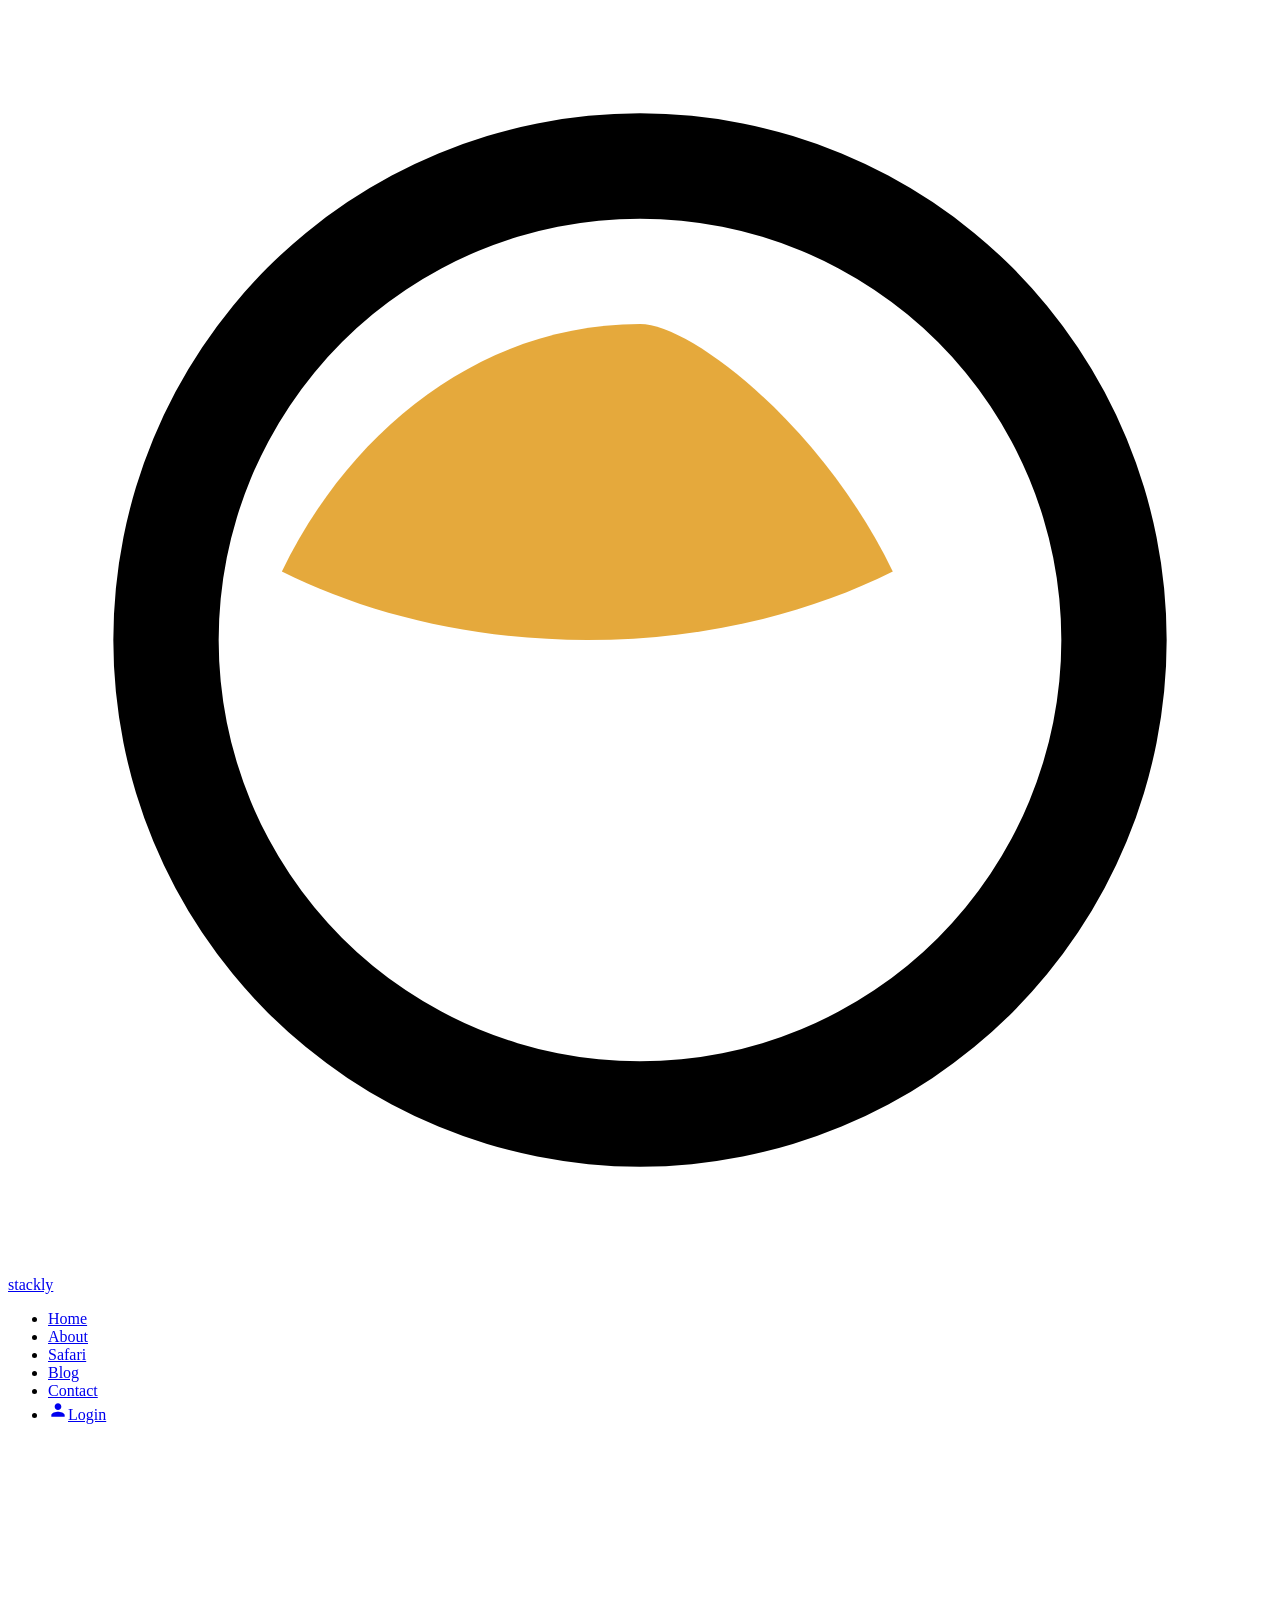
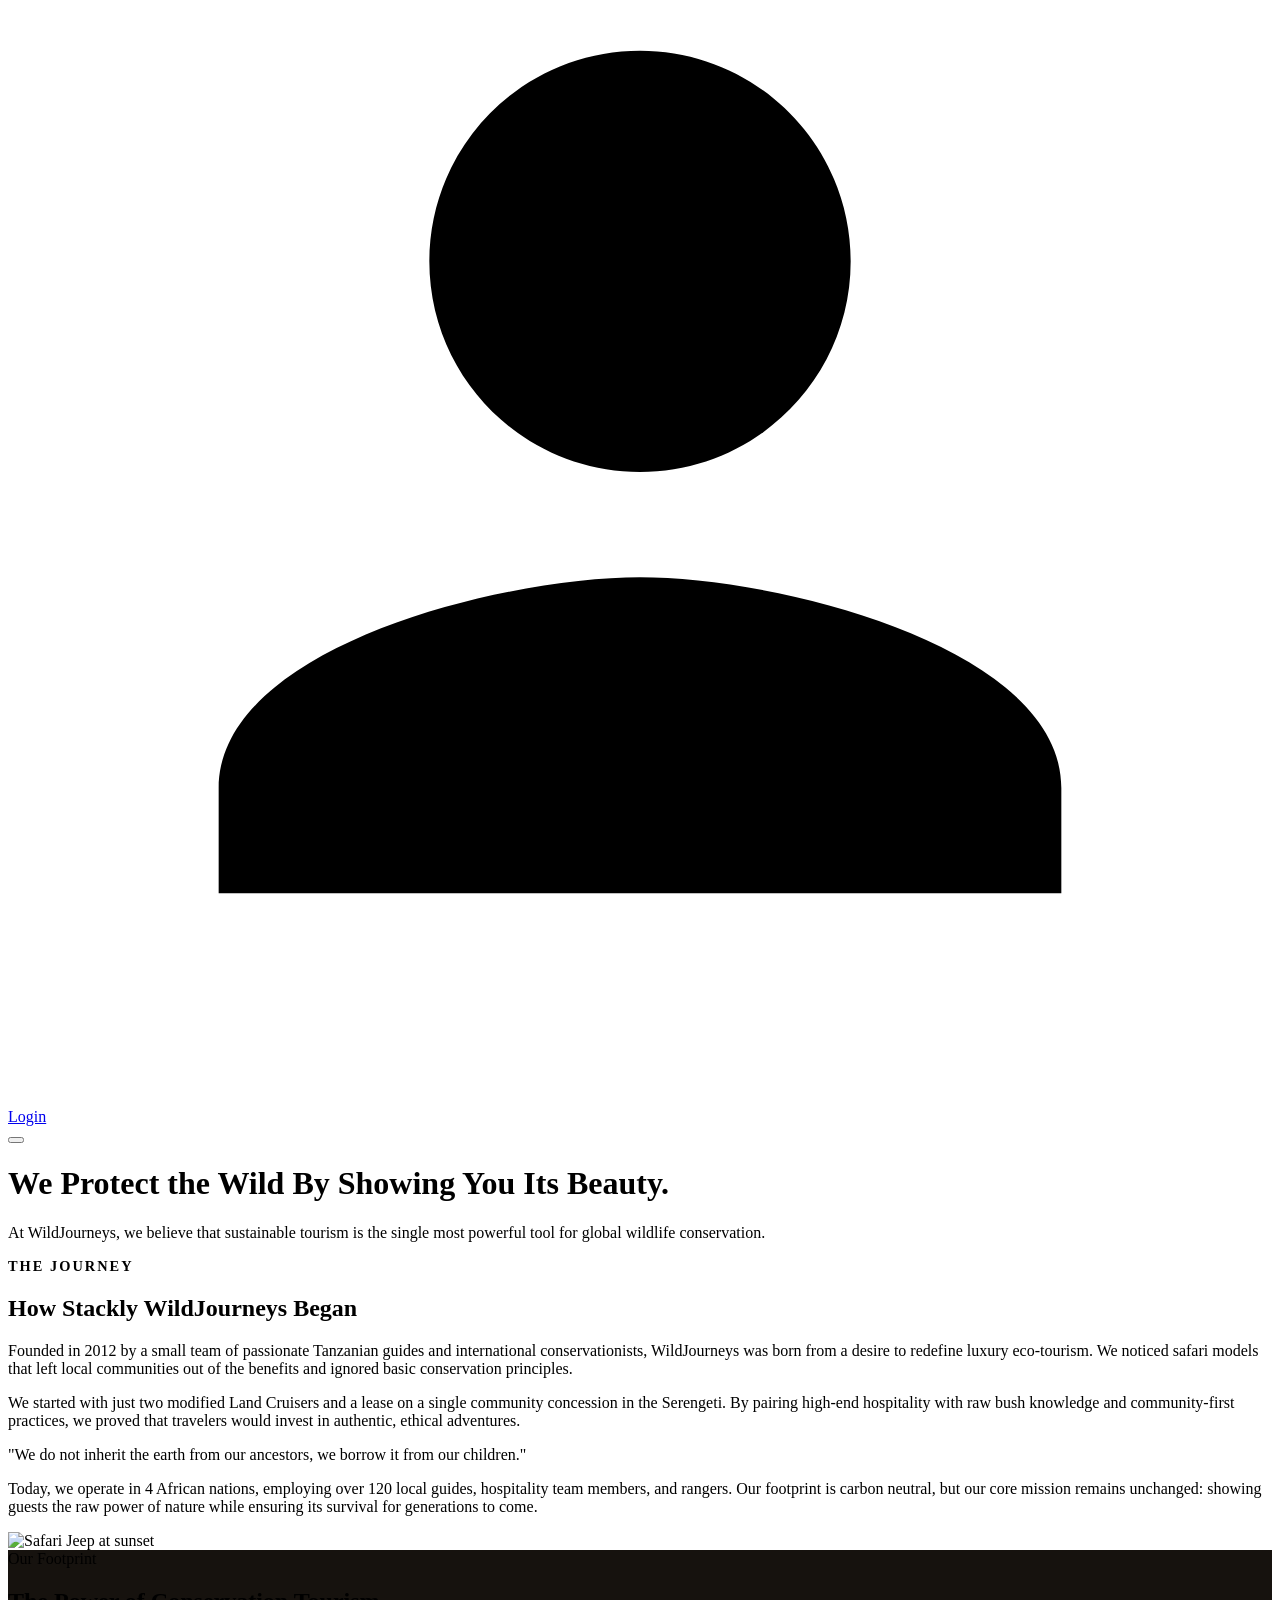
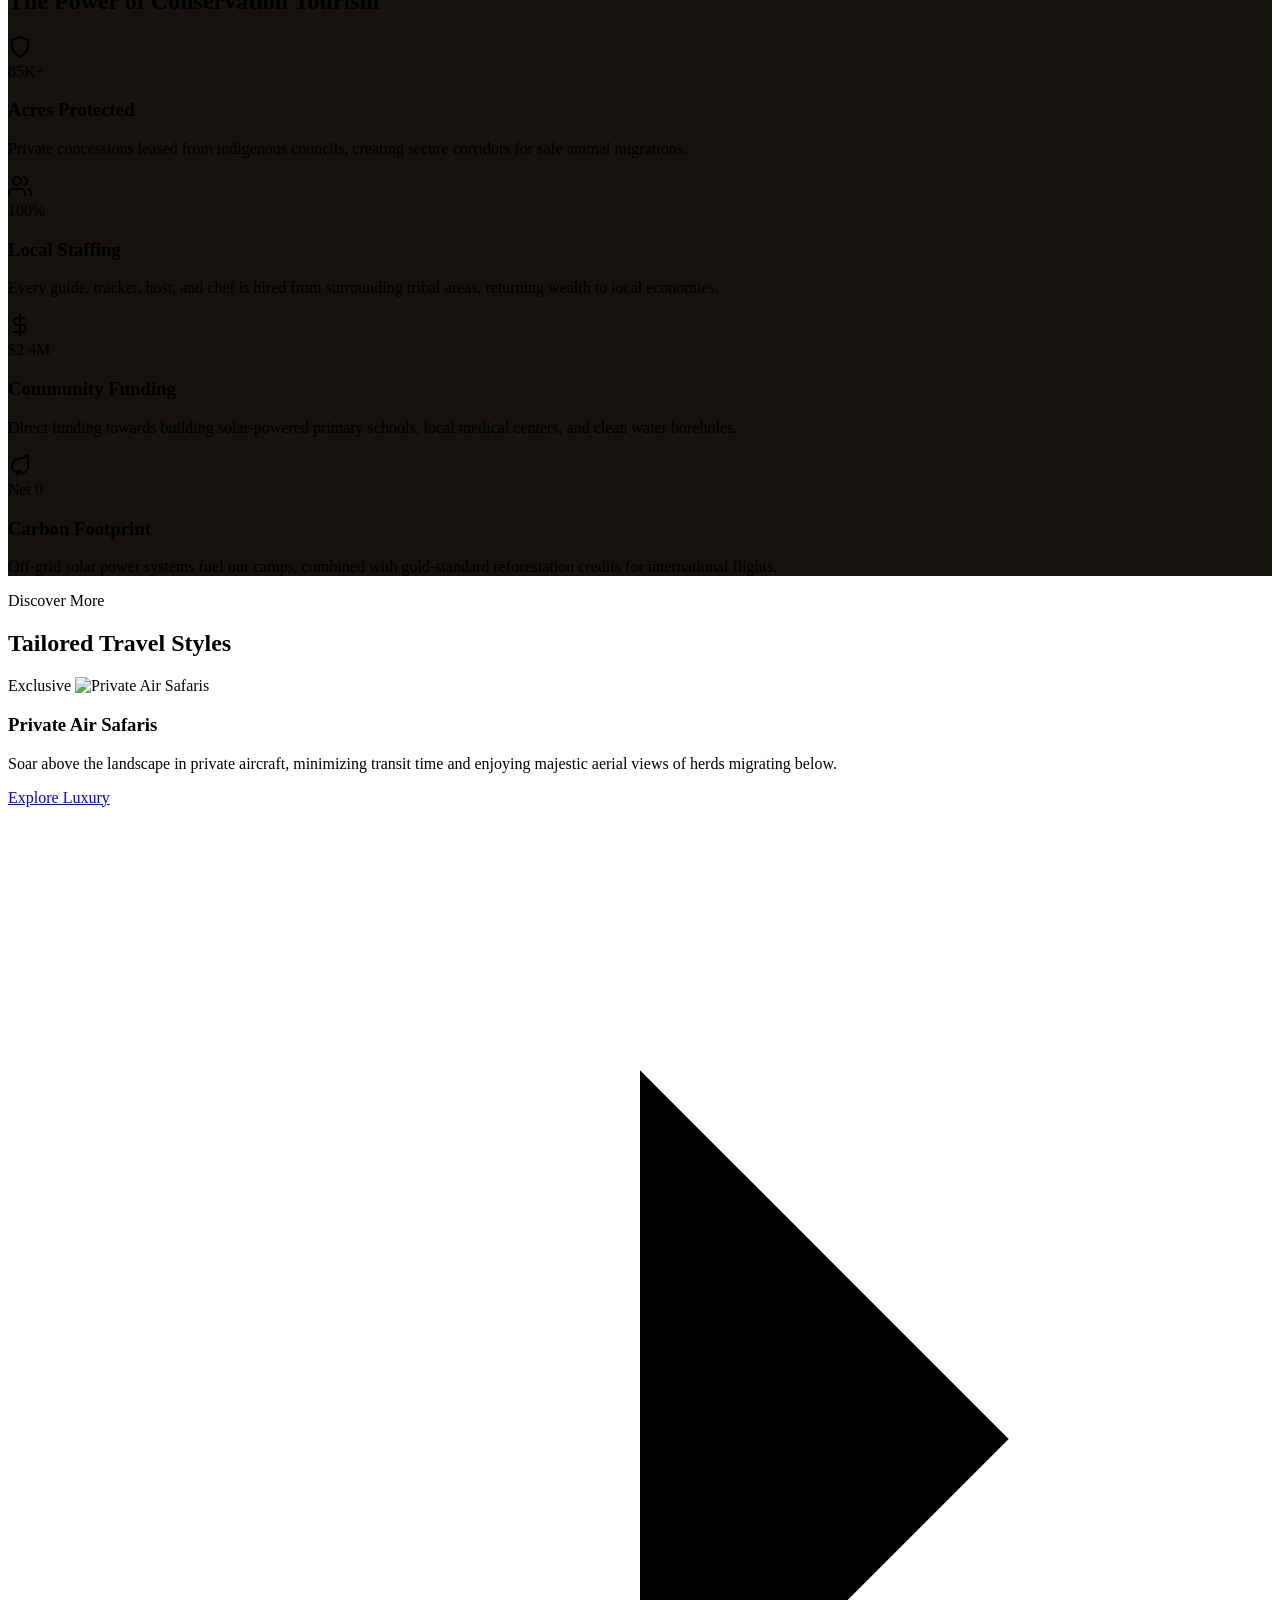
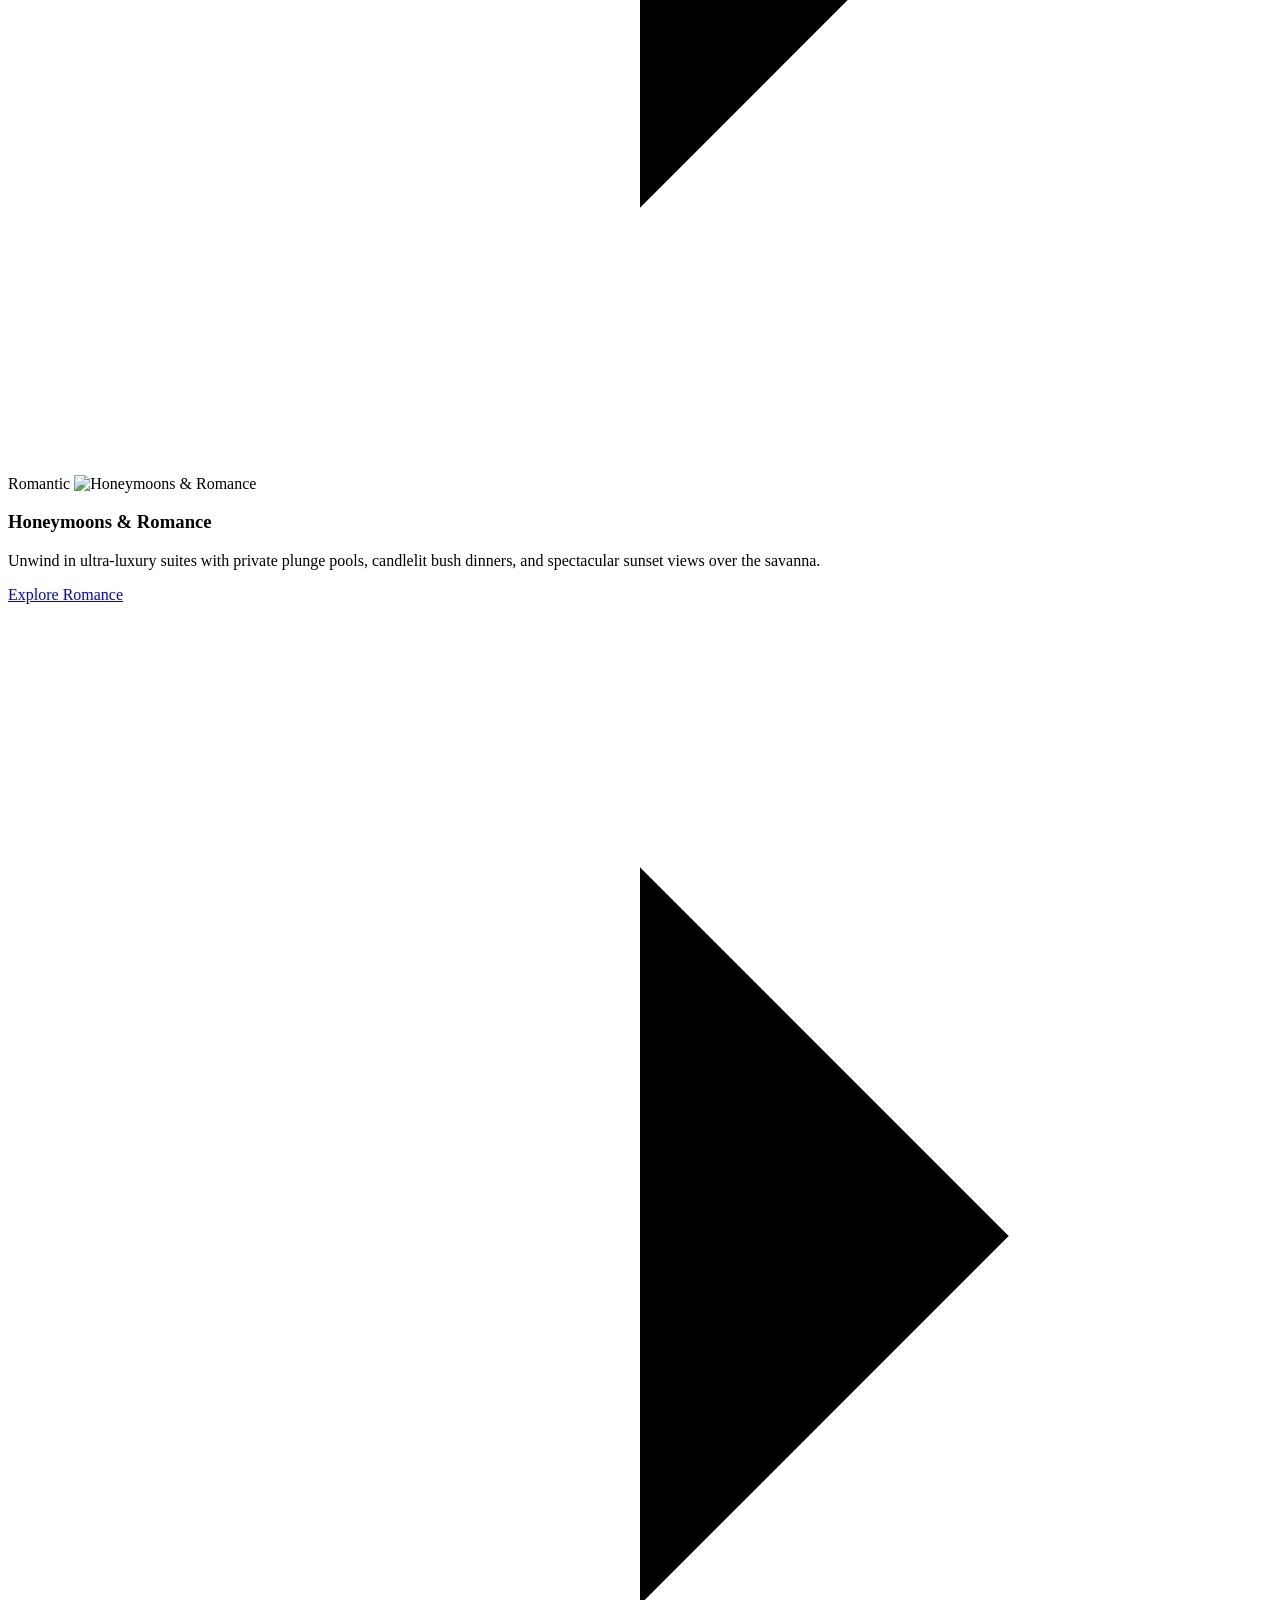
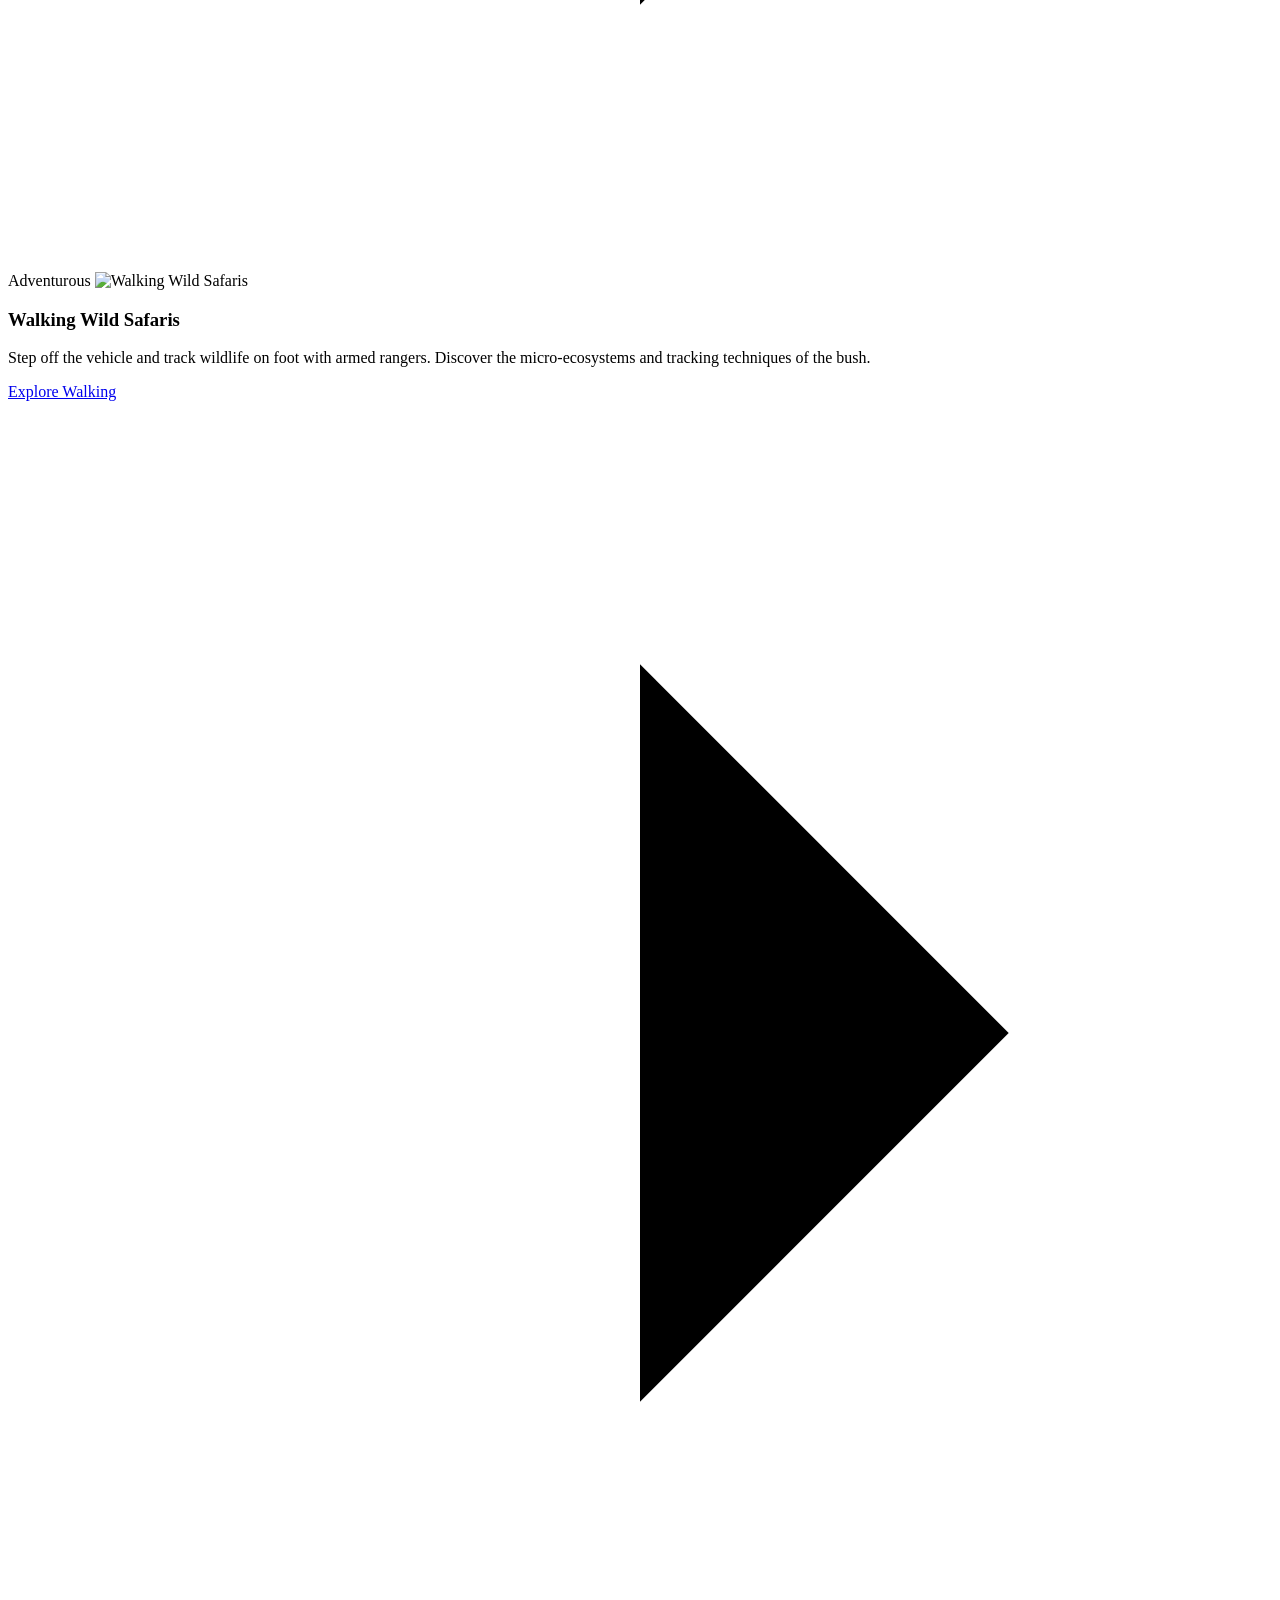
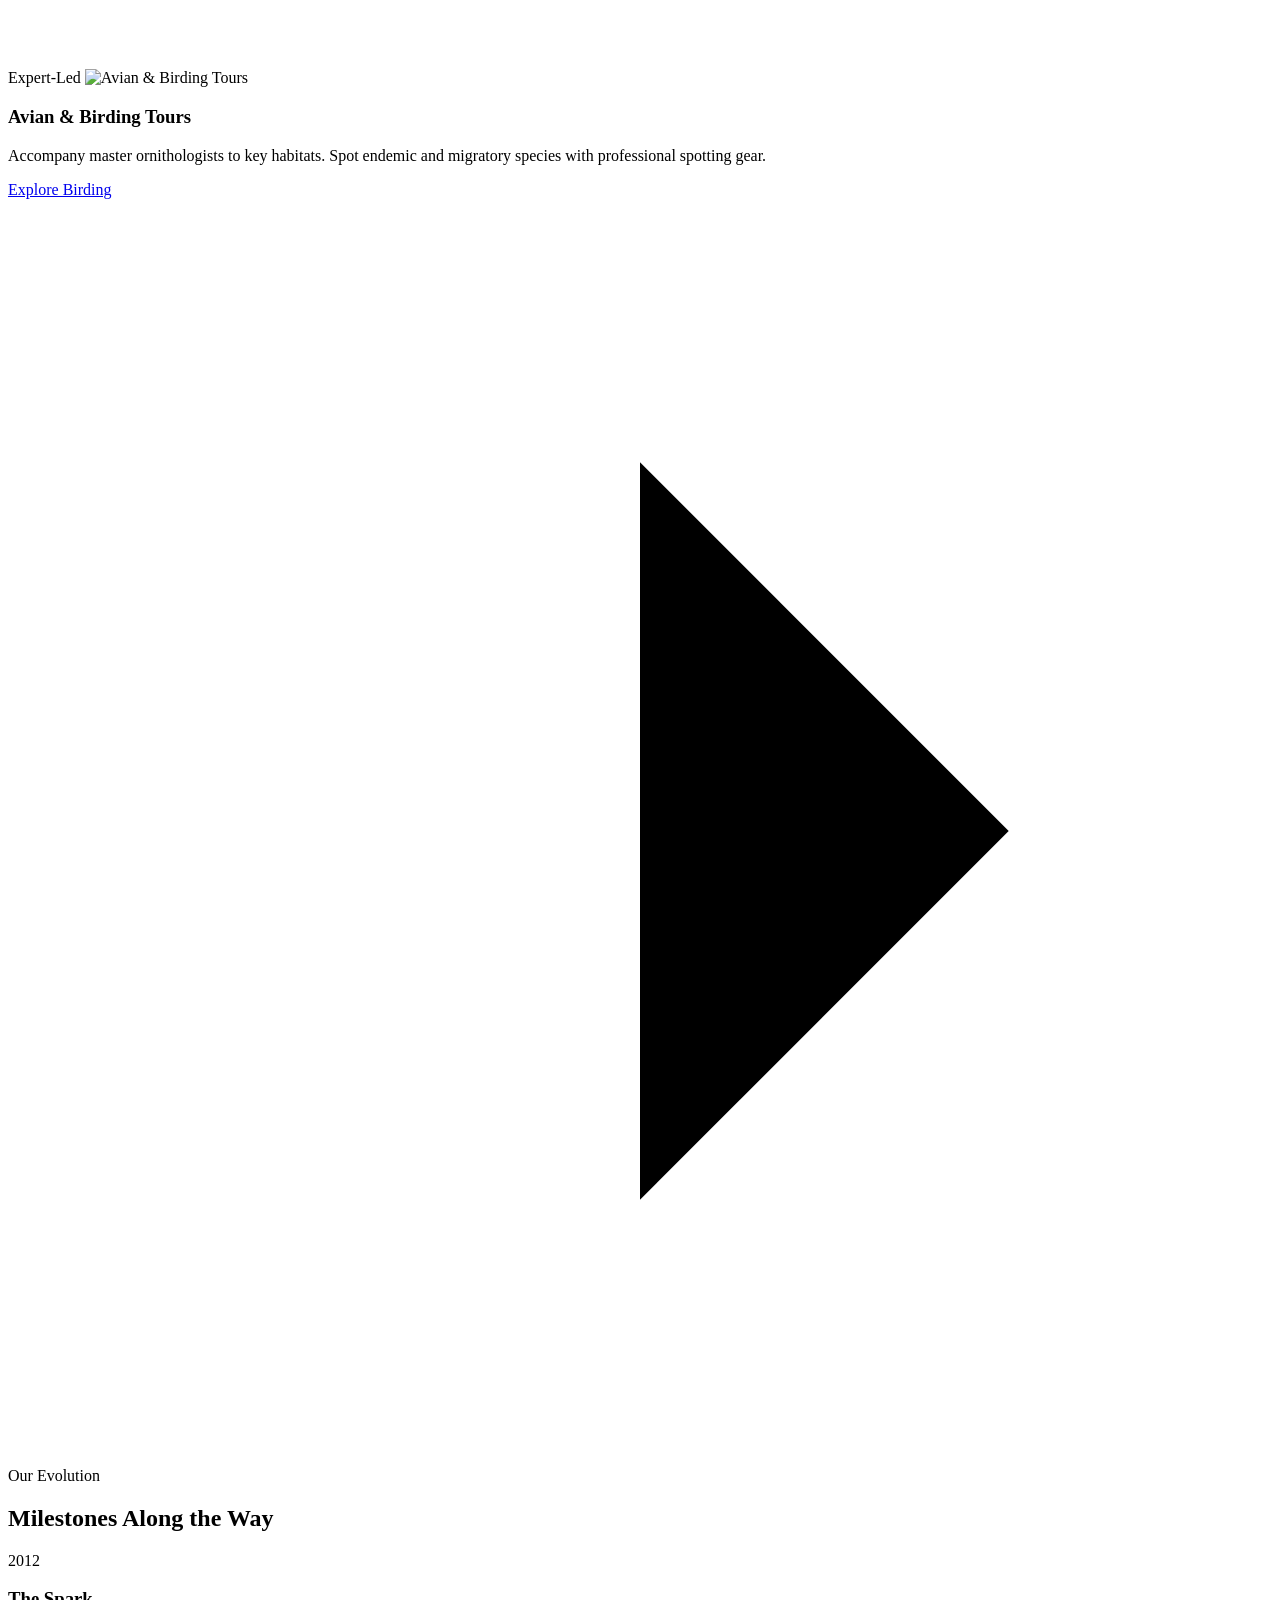
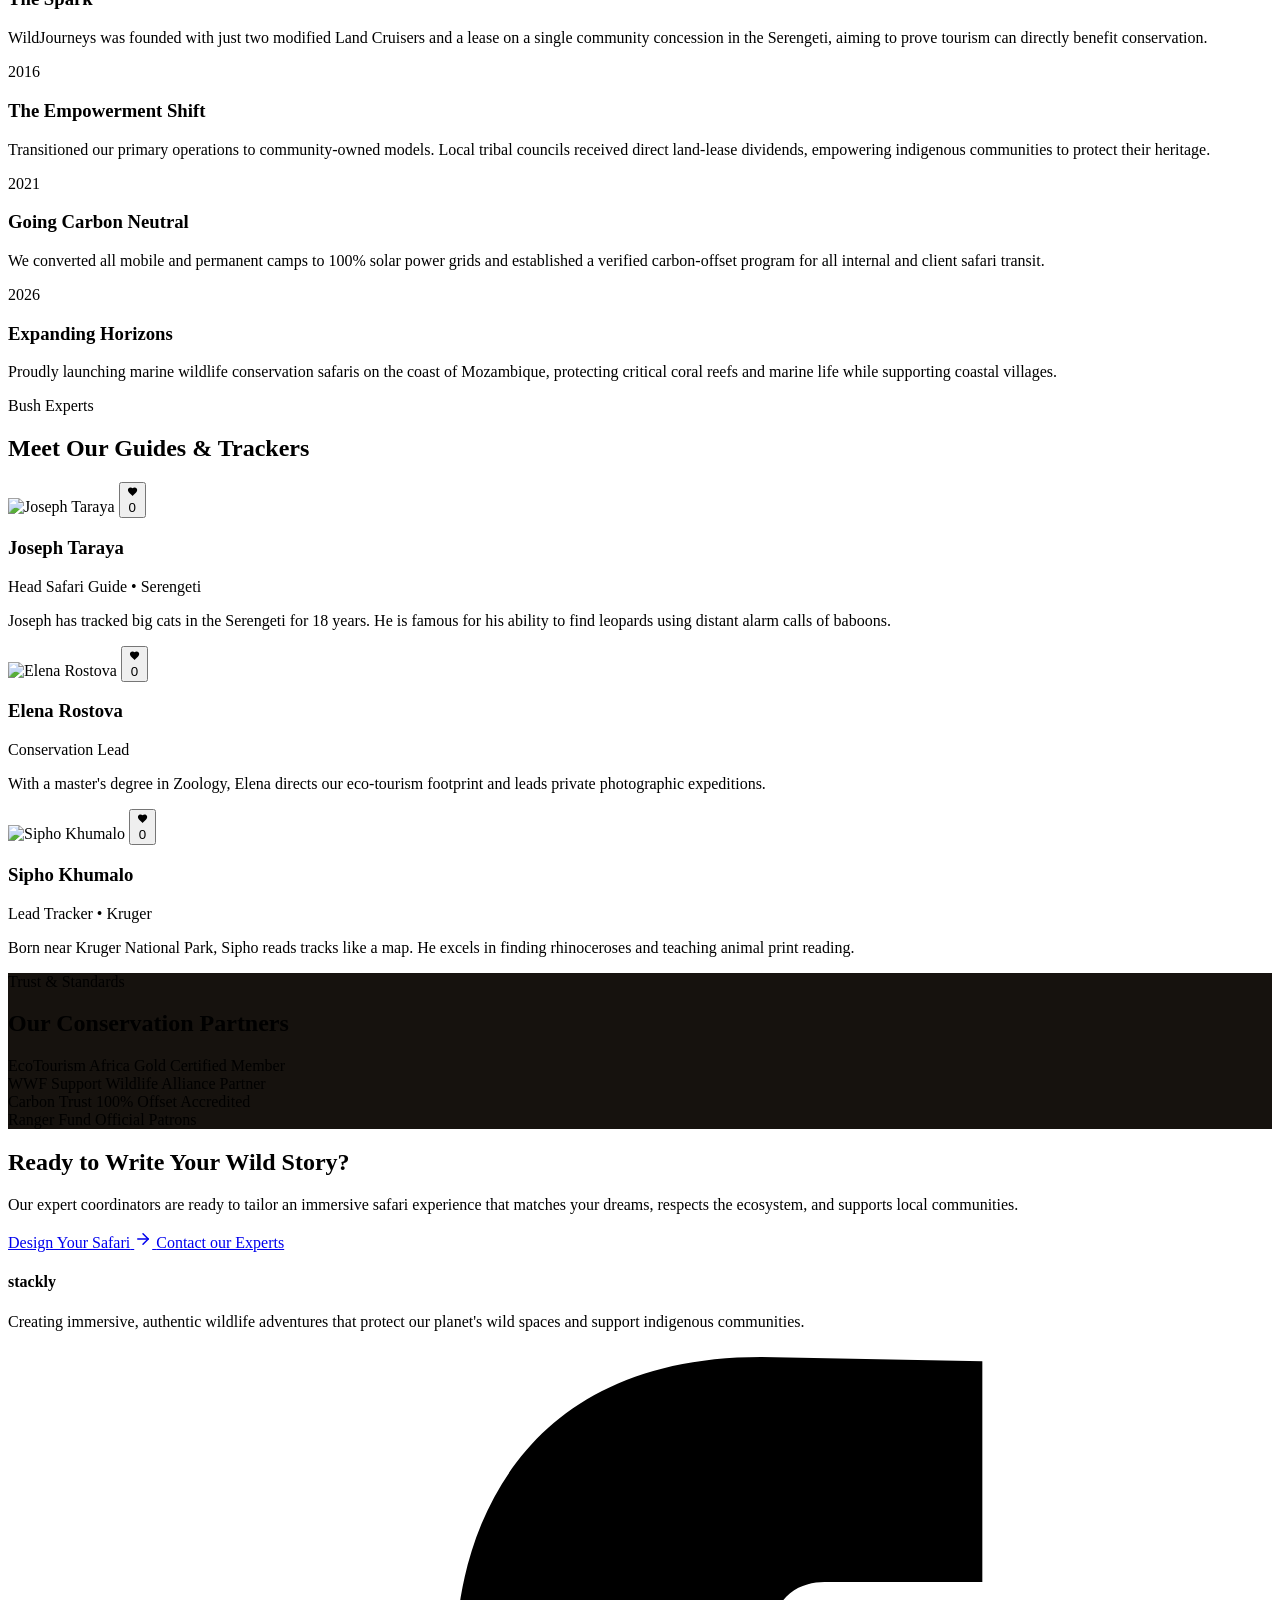
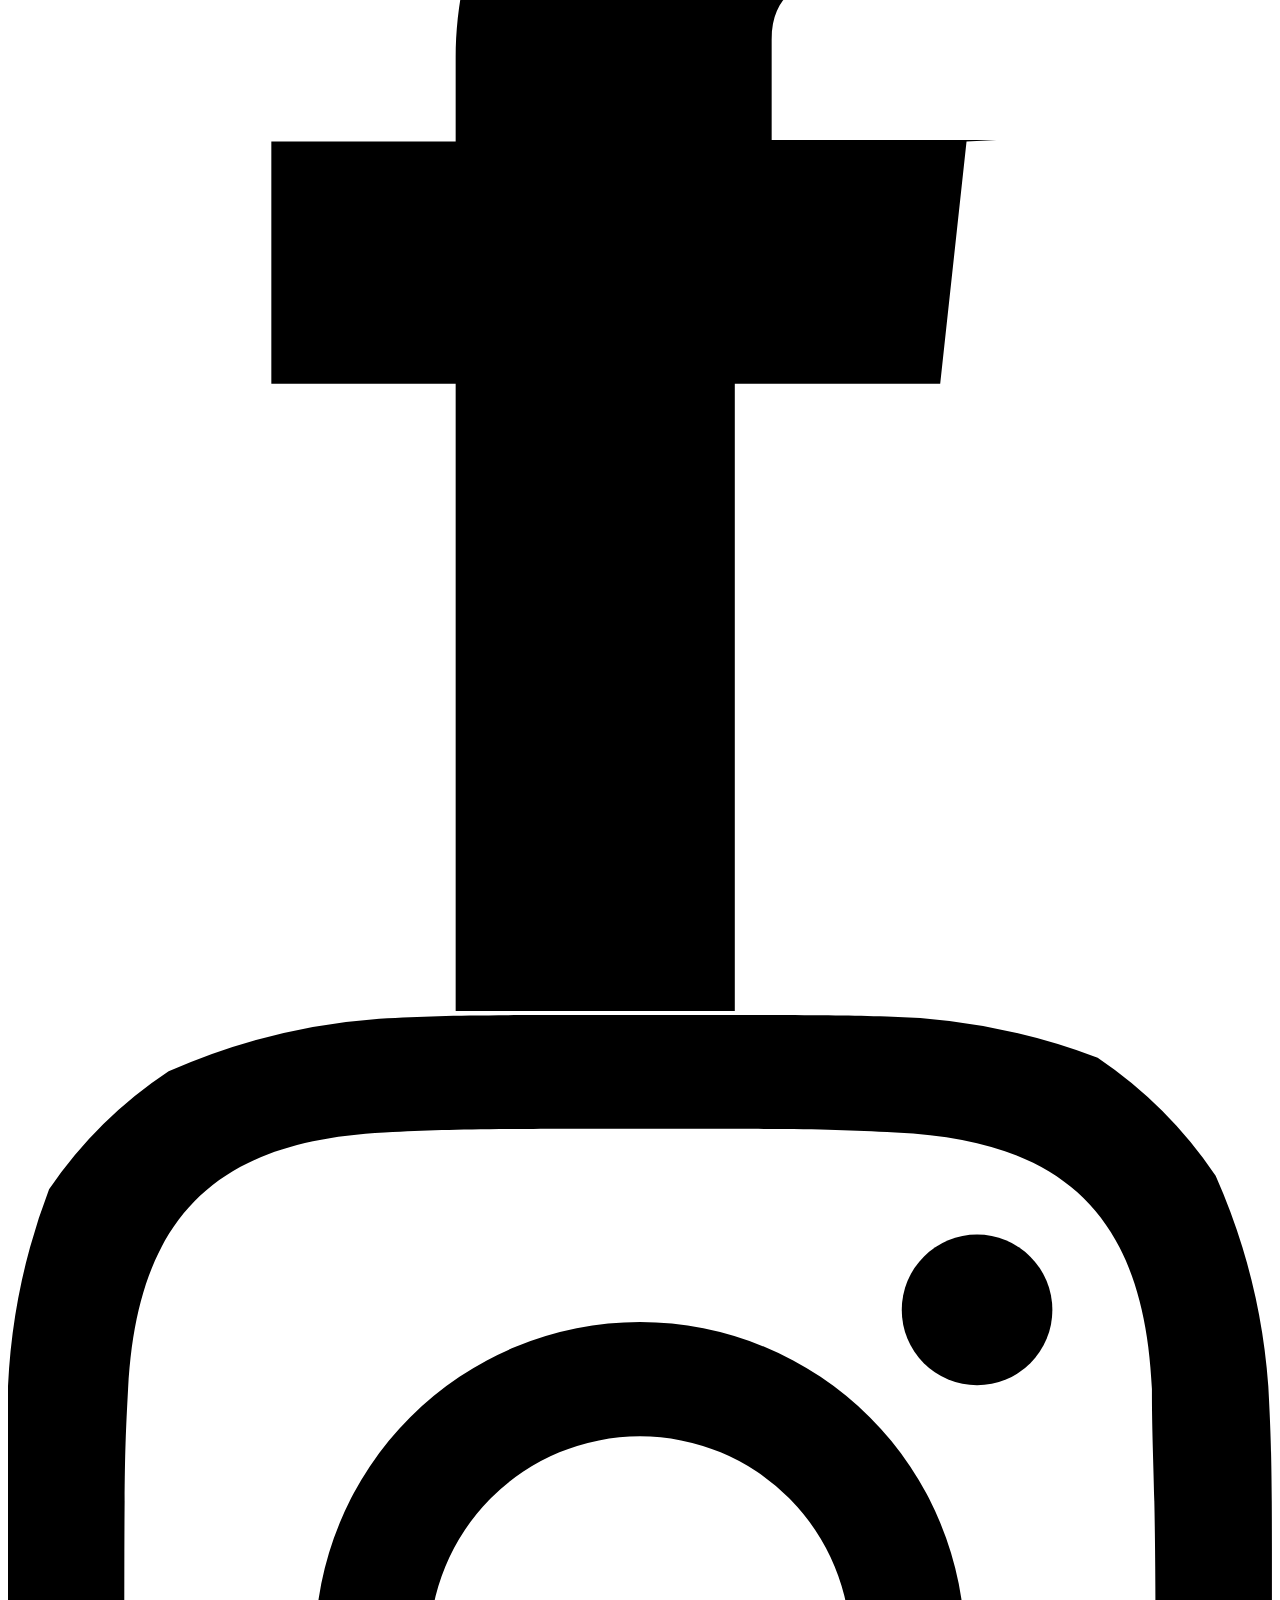
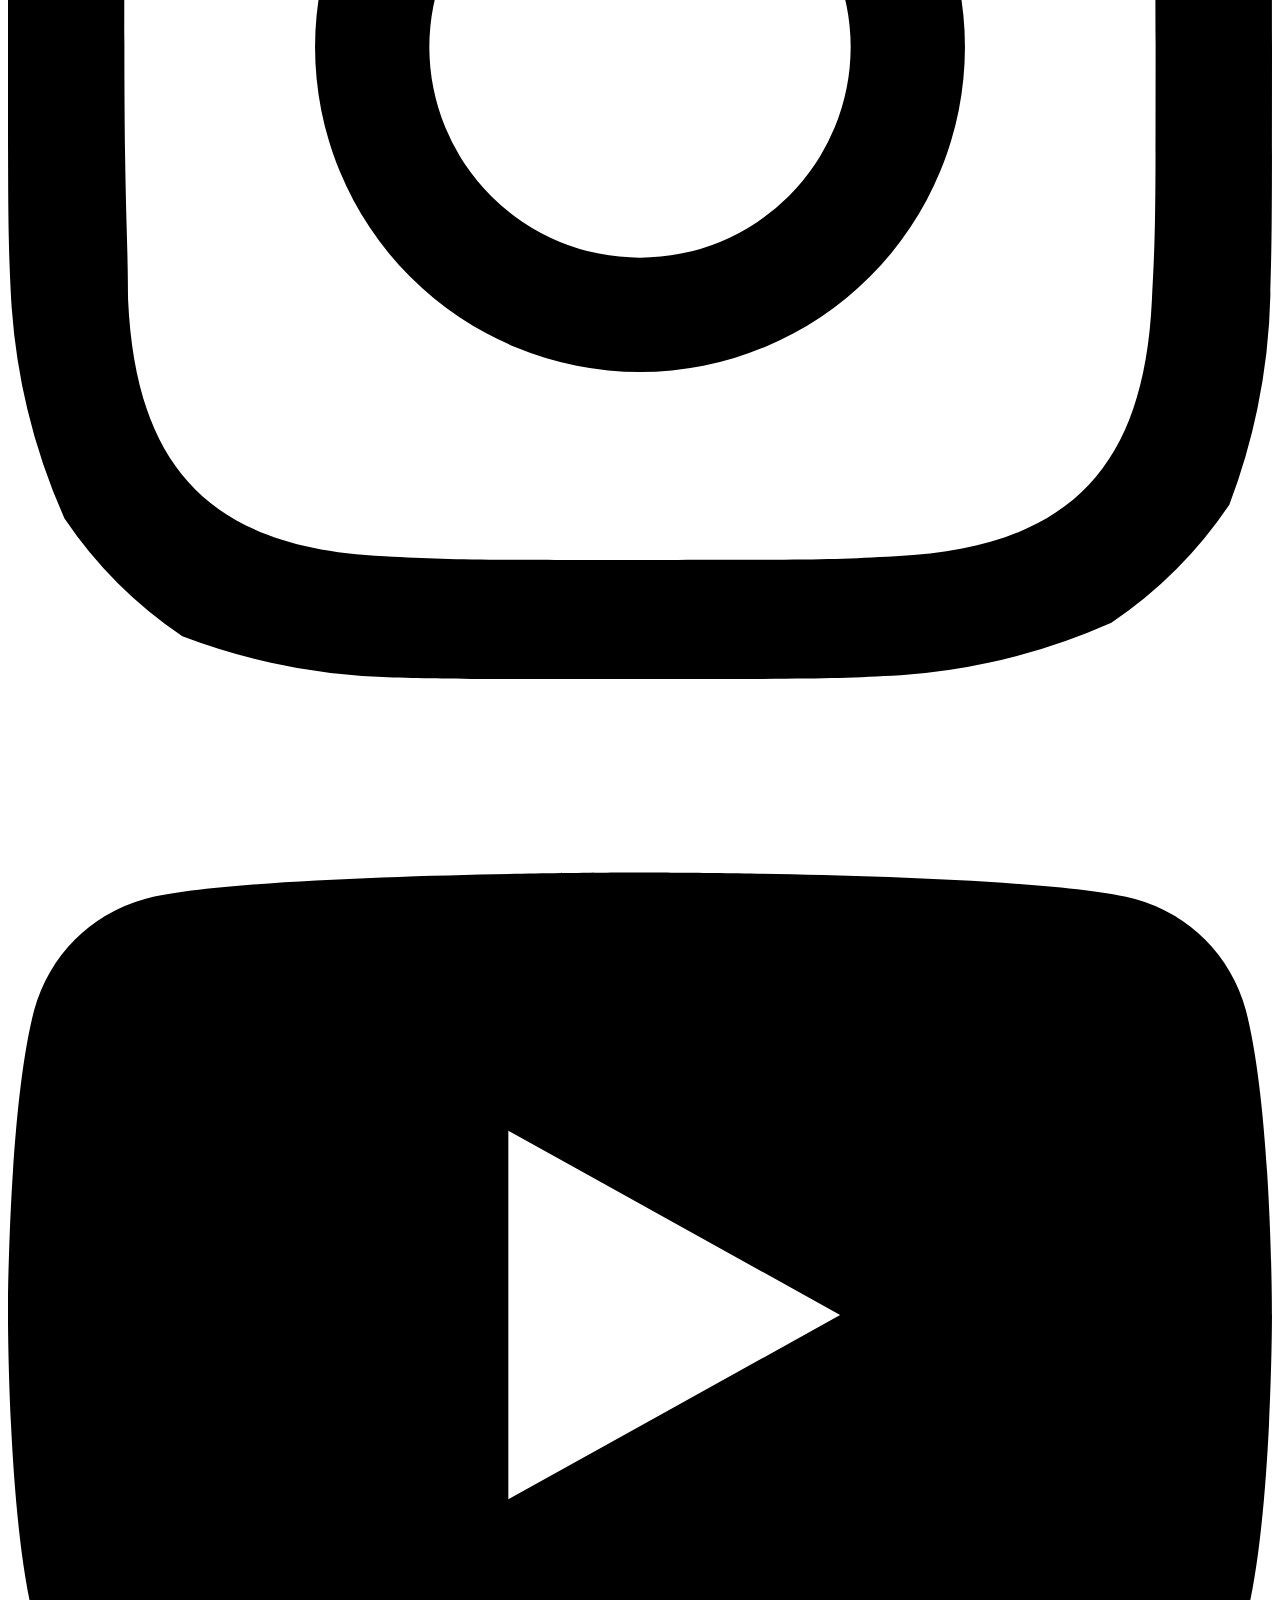
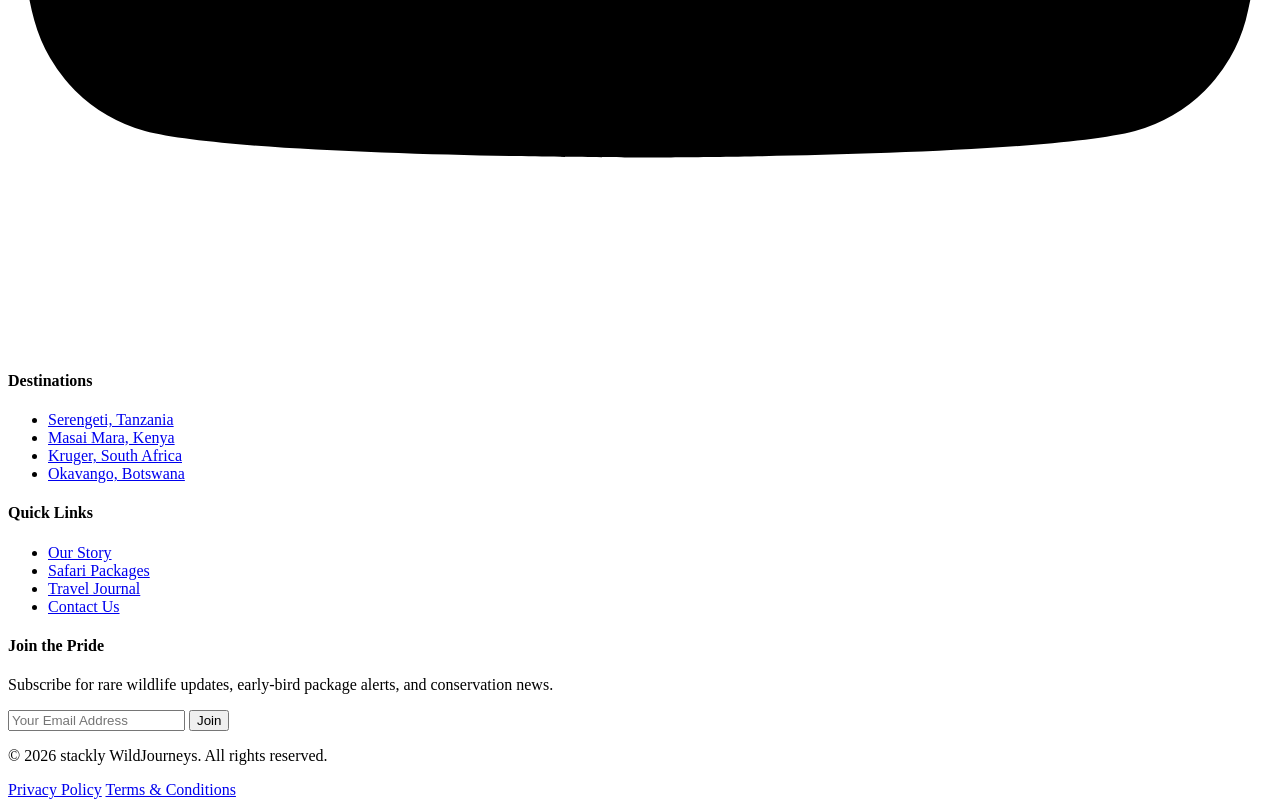
==== about.html @ c32ba334 "Add files via upload" ====
<!DOCTYPE html>
<html lang="en">
<head>
    <meta charset="UTF-8">
    <meta name="viewport" content="width=device-width, initial-scale=1.0">
    <meta name="description" content="Discover the mission, history, and values of WildJourneys. Meet our expert local guides and learn about our commitment to conservation and community.">
    <title>Our Story & Team | WildJourneys</title>
    <link rel="stylesheet" href="css/index.css">
    <link rel="stylesheet" href="css/about.css">
</head>
<body>

    <!-- Header Navbar -->
    <nav class="navbar">
        <a href="index.html" class="nav-brand">
            <svg class="brand-icon" viewBox="0 0 24 24">
                <path d="M12,2A10,10,0,0,0,2,12A10,10,0,0,0,12,22A10,10,0,0,0,22,12A10,10,0,0,0,12,2ZM12,4A8,8,0,0,1,20,12A8,8,0,0,1,12,20A8,8,0,0,1,4,12A8,8,0,0,1,12,4Z"/>
                <path d="M12,6C9,6,6.5,8,5.2,10.7C6.8,11.5,8.8,12,11,12C13.2,12,15.2,11.5,16.8,10.7C15.5,8,13,6,12,6Z" fill="#e5a93c"/>
            </svg>
            <span>stackly</span>
        </a>
        <ul class="nav-links">
            <li><a href="index.html">Home</a></li>
            <li><a href="about.html" class="active">About</a></li>
            <li><a href="safari.html">Safari</a></li>
            <li><a href="blog.html">Blog</a></li>
            <li><a href="contact.html">Contact</a></li>
            <li class="mobile-login"><a href="login.html" class="btn-login"><svg viewBox="0 0 24 24" width="20" height="20" fill="currentColor"><path d="M12 12c2.21 0 4-1.79 4-4s-1.79-4-4-4-4 1.79-4 4 1.79 4 4 4zm0 2c-2.67 0-8 1.34-8 4v2h16v-2c0-2.66-5.33-4-8-4z"/></svg><span>Login</span></a></li>
        </ul>
        <div class="nav-actions">
            <a href="login.html" class="btn-login">
                <svg viewBox="0 0 24 24">
                    <path d="M12 12c2.21 0 4-1.79 4-4s-1.79-4-4-4-4 1.79-4 4 1.79 4 4 4zm0 2c-2.67 0-8 1.34-8 4v2h16v-2c0-2.66-5.33-4-8-4z"/>
                </svg>
                <span>Login</span>
            </a>
        </div>
        <button class="menu-toggle" aria-label="Toggle Navigation">
            <span></span>
            <span></span>
            <span></span>
        </button>
    </nav>

    <!-- About Hero Section -->
    <header class="about-hero">
        <div class="about-hero-content">
            <h1>We Protect the Wild By Showing You Its Beauty.</h1>
            <p>At WildJourneys, we believe that sustainable tourism is the single most powerful tool for global wildlife conservation.</p>
        </div>
    </header>

    <!-- Our Story Section -->
    <section class="story-container">
        <div class="story-section">
            <div class="story-text">
                <span style="color: var(--primary); font-size: 0.9rem; text-transform: uppercase; letter-spacing: 2px; font-weight: 600; margin-bottom: 12px; display: block;">The Journey</span>
                <h2>How Stackly WildJourneys Began</h2>
                <p>Founded in 2012 by a small team of passionate Tanzanian guides and international conservationists, WildJourneys was born from a desire to redefine luxury eco-tourism. We noticed safari models that left local communities out of the benefits and ignored basic conservation principles.</p>
                <p>We started with just two modified Land Cruisers and a lease on a single community concession in the Serengeti. By pairing high-end hospitality with raw bush knowledge and community-first practices, we proved that travelers would invest in authentic, ethical adventures.</p>
                <div class="story-highlight">
                    "We do not inherit the earth from our ancestors, we borrow it from our children."
                </div>
                <p>Today, we operate in 4 African nations, employing over 120 local guides, hospitality team members, and rangers. Our footprint is carbon neutral, but our core mission remains unchanged: showing guests the raw power of nature while ensuring its survival for generations to come.</p>
            </div>
            <div class="story-img-wrapper">
                <img src="assets/opt_photo-1516426122078-c23e76319801_fb7272df.webp" alt="Safari Jeep at sunset">
            </div>
        </div>
    </section>

    <!-- Impact Stats Section -->
    <section class="impact-section" style="background-color: #16120e;">
        <div class="section-header">
            <span class="subtitle">Our Footprint</span>
            <h2>The Power of Conservation Tourism</h2>
        </div>
        <div class="impact-grid">
            <div class="impact-card">
                <div class="impact-icon">
                    <svg viewBox="0 0 24 24" width="24" height="24" fill="none" stroke="currentColor" stroke-width="2" stroke-linecap="round" stroke-linejoin="round"><path d="M12 22s8-4 8-10V5l-8-3-8 3v7c0 6 8 10 8 10z"/></svg>
                </div>
                <div class="impact-number">85K+</div>
                <h3>Acres Protected</h3>
                <p>Private concessions leased from indigenous councils, creating secure corridors for safe animal migrations.</p>
            </div>
            <div class="impact-card">
                <div class="impact-icon">
                    <svg viewBox="0 0 24 24" width="24" height="24" fill="none" stroke="currentColor" stroke-width="2" stroke-linecap="round" stroke-linejoin="round"><path d="M17 21v-2a4 4 0 0 0-4-4H5a4 4 0 0 0-4 4v2"/><circle cx="9" cy="7" r="4"/><path d="M23 21v-2a4 4 0 0 0-3-3.87"/><path d="M16 3.13a4 4 0 0 1 0 7.75"/></svg>
                </div>
                <div class="impact-number">100%</div>
                <h3>Local Staffing</h3>
                <p>Every guide, tracker, host, and chef is hired from surrounding tribal areas, returning wealth to local economies.</p>
            </div>
            <div class="impact-card">
                <div class="impact-icon">
                    <svg viewBox="0 0 24 24" width="24" height="24" fill="none" stroke="currentColor" stroke-width="2" stroke-linecap="round" stroke-linejoin="round"><line x1="12" y1="1" x2="12" y2="23"/><path d="M17 5H9.5a3.5 3.5 0 0 0 0 7h5a3.5 3.5 0 0 1 0 7H6"/></svg>
                </div>
                <div class="impact-number">$2.4M</div>
                <h3>Community Funding</h3>
                <p>Direct funding towards building solar-powered primary schools, local medical centers, and clean water boreholes.</p>
            </div>
            <div class="impact-card">
                <div class="impact-icon">
                    <svg viewBox="0 0 24 24" width="24" height="24" fill="none" stroke="currentColor" stroke-width="2" stroke-linecap="round" stroke-linejoin="round"><path d="M11 20A7 7 0 0 1 9.8 6.1C15.5 5 17 4.48 19 2c1 2 2 3.5 1 9.8a7 7 0 0 1-9 8.2z"/><path d="M9 22v-4h4"/></svg>
                </div>
                <div class="impact-number">Net 0</div>
                <h3>Carbon Footprint</h3>
                <p>Off-grid solar power systems fuel our camps, combined with gold-standard reforestation credits for international flights.</p>
            </div>
        </div>
    </section>

       <!-- Tailored Travel Styles Section -->
    <section class="more-experiences" id="more-experiences">
        <div class="section-header">
            <span class="subtitle">Discover More</span>
            <h2>Tailored Travel Styles</h2>
        </div>
        <div class="experience-grid">
            <!-- Experience Card 1 -->
            <div class="experience-card">
                <div class="exp-img-wrapper">
                    <span class="exp-badge">Exclusive</span>
                    <img src="assets/opt_photo-1540962351504-03099e0a754b_58f34fea.webp" alt="Private Air Safaris">
                </div>
                <div class="exp-content">
                    <h3>Private Air Safaris</h3>
                    <p>Soar above the landscape in private aircraft, minimizing transit time and enjoying majestic aerial views of herds migrating below.</p>
                    <a href="safari.html?type=luxury" class="btn-text">
                        <span>Explore Luxury</span>
                        <svg viewBox="0 0 24 24">
                            <line x1="5" y1="12" x2="19" y2="12"></line>
                            <polyline points="12 5 19 12 12 19"></polyline>
                        </svg>
                    </a>
                </div>
            </div>
            <!-- Experience Card 2 -->
            <div class="experience-card">
                <div class="exp-img-wrapper">
                    <span class="exp-badge">Romantic</span>
                    <img src="assets/opt_photo-1566073771259-6a8506099945_143965fd.webp" alt="Honeymoons & Romance">
                </div>
                <div class="exp-content">
                    <h3>Honeymoons & Romance</h3>
                    <p>Unwind in ultra-luxury suites with private plunge pools, candlelit bush dinners, and spectacular sunset views over the savanna.</p>
                    <a href="safari.html?type=luxury" class="btn-text">
                        <span>Explore Romance</span>
                        <svg viewBox="0 0 24 24">
                            <line x1="5" y1="12" x2="19" y2="12"></line>
                            <polyline points="12 5 19 12 12 19"></polyline>
                        </svg>
                    </a>
                </div>
            </div>
            <!-- Experience Card 3 -->
            <div class="experience-card">
                <div class="exp-img-wrapper">
                    <span class="exp-badge">Adventurous</span>
                    <img src="assets/opt_photo-1501555088652-021faa106b9b_5cddd760.webp" alt="Walking Wild Safaris">
                </div>
                <div class="exp-content">
                    <h3>Walking Wild Safaris</h3>
                    <p>Step off the vehicle and track wildlife on foot with armed rangers. Discover the micro-ecosystems and tracking techniques of the bush.</p>
                    <a href="safari.html?type=family" class="btn-text">
                        <span>Explore Walking</span>
                        <svg viewBox="0 0 24 24">
                            <line x1="5" y1="12" x2="19" y2="12"></line>
                            <polyline points="12 5 19 12 12 19"></polyline>
                        </svg>
                    </a>
                </div>
            </div>
            <!-- Experience Card 4 -->
            <div class="experience-card">
                <div class="exp-img-wrapper">
                    <span class="exp-badge">Expert-Led</span>
                    <img src="assets/opt_photo-1444464666168-49d633b86797_c12252d3.webp" alt="Avian & Birding Tours">
                </div>
                <div class="exp-content">
                    <h3>Avian & Birding Tours</h3>
                    <p>Accompany master ornithologists to key habitats. Spot endemic and migratory species with professional spotting gear.</p>
                    <a href="safari.html?type=photography" class="btn-text">
                        <span>Explore Birding</span>
                        <svg viewBox="0 0 24 24">
                            <line x1="5" y1="12" x2="19" y2="12"></line>
                            <polyline points="12 5 19 12 12 19"></polyline>
                        </svg>
                    </a>
                </div>
            </div>
        </div>
    </section>

   

    <!-- Timeline Section -->
    <section class="timeline-section">
        <div class="section-header">
            <span class="subtitle">Our Evolution</span>
            <h2>Milestones Along the Way</h2>
        </div>
        <div class="timeline-container">
            <div class="timeline-bar"></div>
            
            <!-- Timeline Item 1 -->
            <div class="timeline-item left">
                <div class="timeline-dot"></div>
                <div class="timeline-content">
                    <span class="timeline-date">2012</span>
                    <h3>The Spark</h3>
                    <p>WildJourneys was founded with just two modified Land Cruisers and a lease on a single community concession in the Serengeti, aiming to prove tourism can directly benefit conservation.</p>
                </div>
            </div>

            <!-- Timeline Item 2 -->
            <div class="timeline-item right">
                <div class="timeline-dot"></div>
                <div class="timeline-content">
                    <span class="timeline-date">2016</span>
                    <h3>The Empowerment Shift</h3>
                    <p>Transitioned our primary operations to community-owned models. Local tribal councils received direct land-lease dividends, empowering indigenous communities to protect their heritage.</p>
                </div>
            </div>

            <!-- Timeline Item 3 -->
            <div class="timeline-item left">
                <div class="timeline-dot"></div>
                <div class="timeline-content">
                    <span class="timeline-date">2021</span>
                    <h3>Going Carbon Neutral</h3>
                    <p>We converted all mobile and permanent camps to 100% solar power grids and established a verified carbon-offset program for all internal and client safari transit.</p>
                </div>
            </div>

            <!-- Timeline Item 4 -->
            <div class="timeline-item right">
                <div class="timeline-dot"></div>
                <div class="timeline-content">
                    <span class="timeline-date">2026</span>
                    <h3>Expanding Horizons</h3>
                    <p>Proudly launching marine wildlife conservation safaris on the coast of Mozambique, protecting critical coral reefs and marine life while supporting coastal villages.</p>
                </div>
            </div>
        </div>
    </section>

 
    
    <!-- Team Section -->
    <section class="team-section">
        <div class="section-header">
            <span class="subtitle">Bush Experts</span>
            <h2>Meet Our Guides & Trackers</h2>
        </div>
        <div class="team-grid">
            <!-- Team 1 -->
            <div class="team-card" data-guide-id="joseph-taraya">
                <div class="team-img">
                    <img src="assets/opt_photo-1507003211169-0a1dd7228f2d_9056dbb2.webp" alt="Joseph Taraya">
                    <button class="like-btn" aria-label="Like Joseph Taraya">
                        <svg class="heart-icon" viewBox="0 0 24 24">
                            <path d="M12 21.35l-1.45-1.32C5.4 15.36 2 12.28 2 8.5 2 5.42 4.42 3 7.5 3c1.74 0 3.41.81 4.5 2.09C13.09 3.81 14.76 3 16.5 3 19.58 3 22 5.42 22 8.5c0 3.78-3.4 6.86-8.55 11.54L12 21.35z"/>
                        </svg>
                        <span class="like-count">0</span>
                    </button>
                </div>
                <div class="team-info">
                    <h3>Joseph Taraya</h3>
                    <span class="team-role">Head Safari Guide • Serengeti</span>
                    <p class="team-bio">Joseph has tracked big cats in the Serengeti for 18 years. He is famous for his ability to find leopards using distant alarm calls of baboons.</p>
                </div>
            </div>
            <!-- Team 2 -->
            <div class="team-card" data-guide-id="elena-rostova">
                <div class="team-img">
                    <img src="assets/opt_photo-1544005313-94ddf0286df2_91ec50fb.webp" alt="Elena Rostova">
                    <button class="like-btn" aria-label="Like Elena Rostova">
                        <svg class="heart-icon" viewBox="0 0 24 24">
                            <path d="M12 21.35l-1.45-1.32C5.4 15.36 2 12.28 2 8.5 2 5.42 4.42 3 7.5 3c1.74 0 3.41.81 4.5 2.09C13.09 3.81 14.76 3 16.5 3 19.58 3 22 5.42 22 8.5c0 3.78-3.4 6.86-8.55 11.54L12 21.35z"/>
                        </svg>
                        <span class="like-count">0</span>
                    </button>
                </div>
                <div class="team-info">
                    <h3>Elena Rostova</h3>
                    <span class="team-role">Conservation Lead</span>
                    <p class="team-bio">With a master's degree in Zoology, Elena directs our eco-tourism footprint and leads private photographic expeditions.</p>
                </div>
            </div>
            <!-- Team 3 -->
            <div class="team-card" data-guide-id="sipho-khumalo">
                <div class="team-img">
                    <img src="assets/opt_photo-1500648767791-00dcc994a43e_ae535de1.webp" alt="Sipho Khumalo">
                    <button class="like-btn" aria-label="Like Sipho Khumalo">
                        <svg class="heart-icon" viewBox="0 0 24 24">
                            <path d="M12 21.35l-1.45-1.32C5.4 15.36 2 12.28 2 8.5 2 5.42 4.42 3 7.5 3c1.74 0 3.41.81 4.5 2.09C13.09 3.81 14.76 3 16.5 3 19.58 3 22 5.42 22 8.5c0 3.78-3.4 6.86-8.55 11.54L12 21.35z"/>
                        </svg>
                        <span class="like-count">0</span>
                    </button>
                </div>
                <div class="team-info">
                    <h3>Sipho Khumalo</h3>
                    <span class="team-role">Lead Tracker • Kruger</span>
                    <p class="team-bio">Born near Kruger National Park, Sipho reads tracks like a map. He excels in finding rhinoceroses and teaching animal print reading.</p>
                </div>
            </div>
        </div>
    </section>

    <!-- FAQ Section -->
   

    <!-- Partners Section -->
    <section class="partners-section" style="background-color: #16120e;">
        <div class="section-header">
            <span class="subtitle">Trust & Standards</span>
            <h2>Our Conservation Partners</h2>
        </div>
        <div class="partners-grid">
            <div class="partner-logo">
                <span class="logo-name">EcoTourism Africa</span>
                <span class="logo-subtitle">Gold Certified Member</span>
            </div>
            <div class="partner-logo">
                <span class="logo-name">WWF Support</span>
                <span class="logo-subtitle">Wildlife Alliance Partner</span>
            </div>
            <div class="partner-logo">
                <span class="logo-name">Carbon Trust</span>
                <span class="logo-subtitle">100% Offset Accredited</span>
            </div>
            <div class="partner-logo">
                <span class="logo-name">Ranger Fund</span>
                <span class="logo-subtitle">Official Patrons</span>
            </div>
        </div>
    </section>

    <!-- About CTA Section -->
    <section class="about-cta-section">
        <div class="glass-cta-card">
            <h2>Ready to Write Your Wild Story?</h2>
            <p>Our expert coordinators are ready to tailor an immersive safari experience that matches your dreams, respects the ecosystem, and supports local communities.</p>
            <div class="about-cta-buttons">
                <a href="safari.html" class="btn-primary">
                    <span>Design Your Safari</span>
                    <svg viewBox="0 0 24 24" width="18" height="18" fill="none" stroke="currentColor" stroke-width="2" stroke-linecap="round" stroke-linejoin="round"><line x1="5" y1="12" x2="19" y2="12"></line><polyline points="12 5 19 12 12 19"></polyline></svg>
                </a>
                <a href="contact.html" class="btn-secondary">Contact our Experts</a>
            </div>
        </div>
    </section>

    <!-- Footer -->
    <footer>
        <div class="footer-grid">
            <div class="footer-col brand">
                <h4>stackly</h4>
                <p>Creating immersive, authentic wildlife adventures that protect our planet's wild spaces and support indigenous communities.</p>
                <div class="social-links">
                    <a href="404.html" aria-label="Facebook">
                        <svg viewBox="0 0 24 24"><path d="M18.77,7.46H14.5v-1.9c0-.9.6-1.1,1-1.1h3V.27l-4.2-.08c-4.7,0-5.8,3.5-5.8,5.7v1.6H5v4.6H8.5v12h5.3v-12h3.9l.5-4.6Z"/></svg>
                    </a>
                    <a href="404.html" aria-label="Instagram">
                        <svg viewBox="0 0 24 24"><path d="M12,2.16c3.2,0,3.58,0,4.85.07,3.26.15,4.72,1.63,4.87,4.87,0,1.27.07,1.64.07,4.85s0,3.58-.07,4.85c-.15,3.23-1.61,4.71-4.87,4.87-1.27.07-1.64.07-4.85.07s-3.58,0-4.85-.07c-3.26-.15-4.72-1.63-4.87-4.87,0-1.27-.07-1.64-.07-4.85s0-3.58.07-4.85C2.45,3.87,3.91,2.39,7.15,2.23,8.42,2.17,8.8,2.16,12,2.16M12,0C8.74,0,8.33,0,7.05.07a12,12,0,0,0-4,1A8.25,8.25,0,0,0,.78,3.31,12,12,0,0,0,0,7.05C0,8.33,0,8.74,0,12s0,3.67.07,4.95a12,12,0,0,0,1,4,8.25,8.25,0,0,0,2.24,2.24,12,12,0,0,0,4,.78C8.33,24,8.74,24,12,24s3.67,0,4.95-.07a12,12,0,0,0,4-1a8.29,8.29,0,0,0,2.24-2.24,12,12,0,0,0,.78-4C24,15.67,24,15.26,24,12s0-3.67-.07-4.95a12,12,0,0,0-1-4,8.29,8.29,0,0,0-2.24-2.24,12,12,0,0,0-4-.78C15.67,0,15.26,0,12,0Z"/><path d="M12,5.83A6.17,6.17,0,1,0,18.17,12,6.17,6.17,0,0,0,12,5.83ZM12,16a4,4,0,1,1,4-4A4,4,0,0,1,12,16Z"/><circle cx="18.4" cy="5.6" r="1.43"/></svg>
                    </a>
                    <a href="404.html" aria-label="YouTube">
                        <svg viewBox="0 0 24 24"><path d="M23.5,6.2A3,3,0,0,0,21.4,4.1C19.5,3.6,12,3.6,12,3.6s-7.5,0-9.4.5A3,3,0,0,0,.5,6.2C0,8.1,0,12,0,12s0,3.9.5,5.8a3,3,0,0,0,2.1,2.1c1.9.5,9.4.5,9.4.5s7.5,0,9.4-.5a3,3,0,0,0,2.1-2.1C24,15.9,24,12,24,12S24,8.1,23.5,6.2ZM9.5,15.5V8.5L15.8,12Z"/></svg>
                    </a>
                </div>
            </div>
            <div class="footer-col">
                <h4>Destinations</h4>
                <ul>
                    <li><a href="safari.html?destination=serengeti">Serengeti, Tanzania</a></li>
                    <li><a href="safari.html?destination=masaimara">Masai Mara, Kenya</a></li>
                    <li><a href="safari.html?destination=kruger">Kruger, South Africa</a></li>
                    <li><a href="safari.html?destination=okavango">Okavango, Botswana</a></li>
                </ul>
            </div>
            <div class="footer-col">
                <h4>Quick Links</h4>
                <ul>
                    <li><a href="about.html">Our Story</a></li>
                    <li><a href="safari.html">Safari Packages</a></li>
                    <li><a href="blog.html">Travel Journal</a></li>
                    <li><a href="contact.html">Contact Us</a></li>
                </ul>
            </div>
            <div class="footer-col">
                <h4>Join the Pride</h4>
                <div class="newsletter-form">
                    <p>Subscribe for rare wildlife updates, early-bird package alerts, and conservation news.</p>
                    <div class="newsletter-input-group">
                        <input type="email" placeholder="Your Email Address" aria-label="Email address">
                        <button type="submit">Join</button>
                    </div>
                </div>
            </div>
        </div>
        <div class="footer-bottom">
            <p>&copy; 2026 stackly WildJourneys. All rights reserved.</p>
            <div class="footer-bottom-links">
                <a href="404.html">Privacy Policy</a>
                <a href="404.html">Terms &amp; Conditions</a>
            </div>
        </div>
    </footer>

    <script src="js/script.js"></script>
</body>
</html>
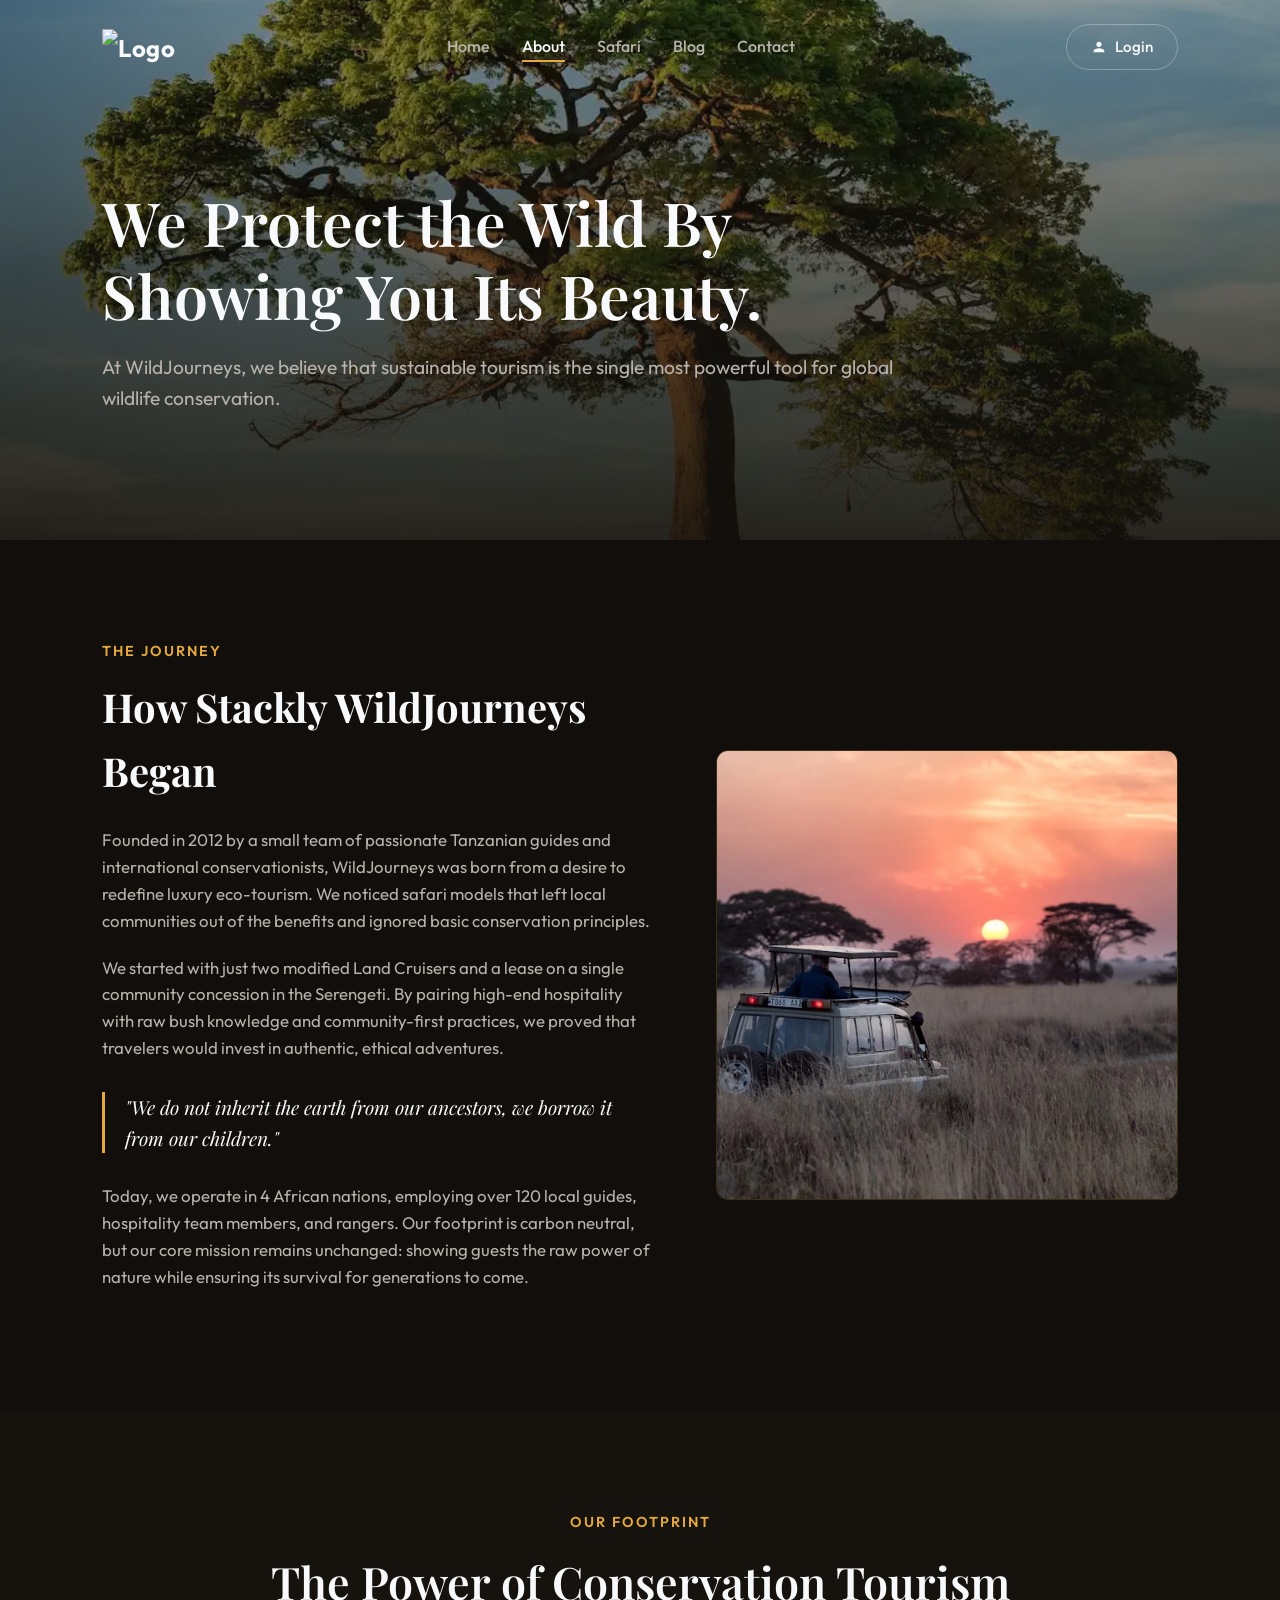
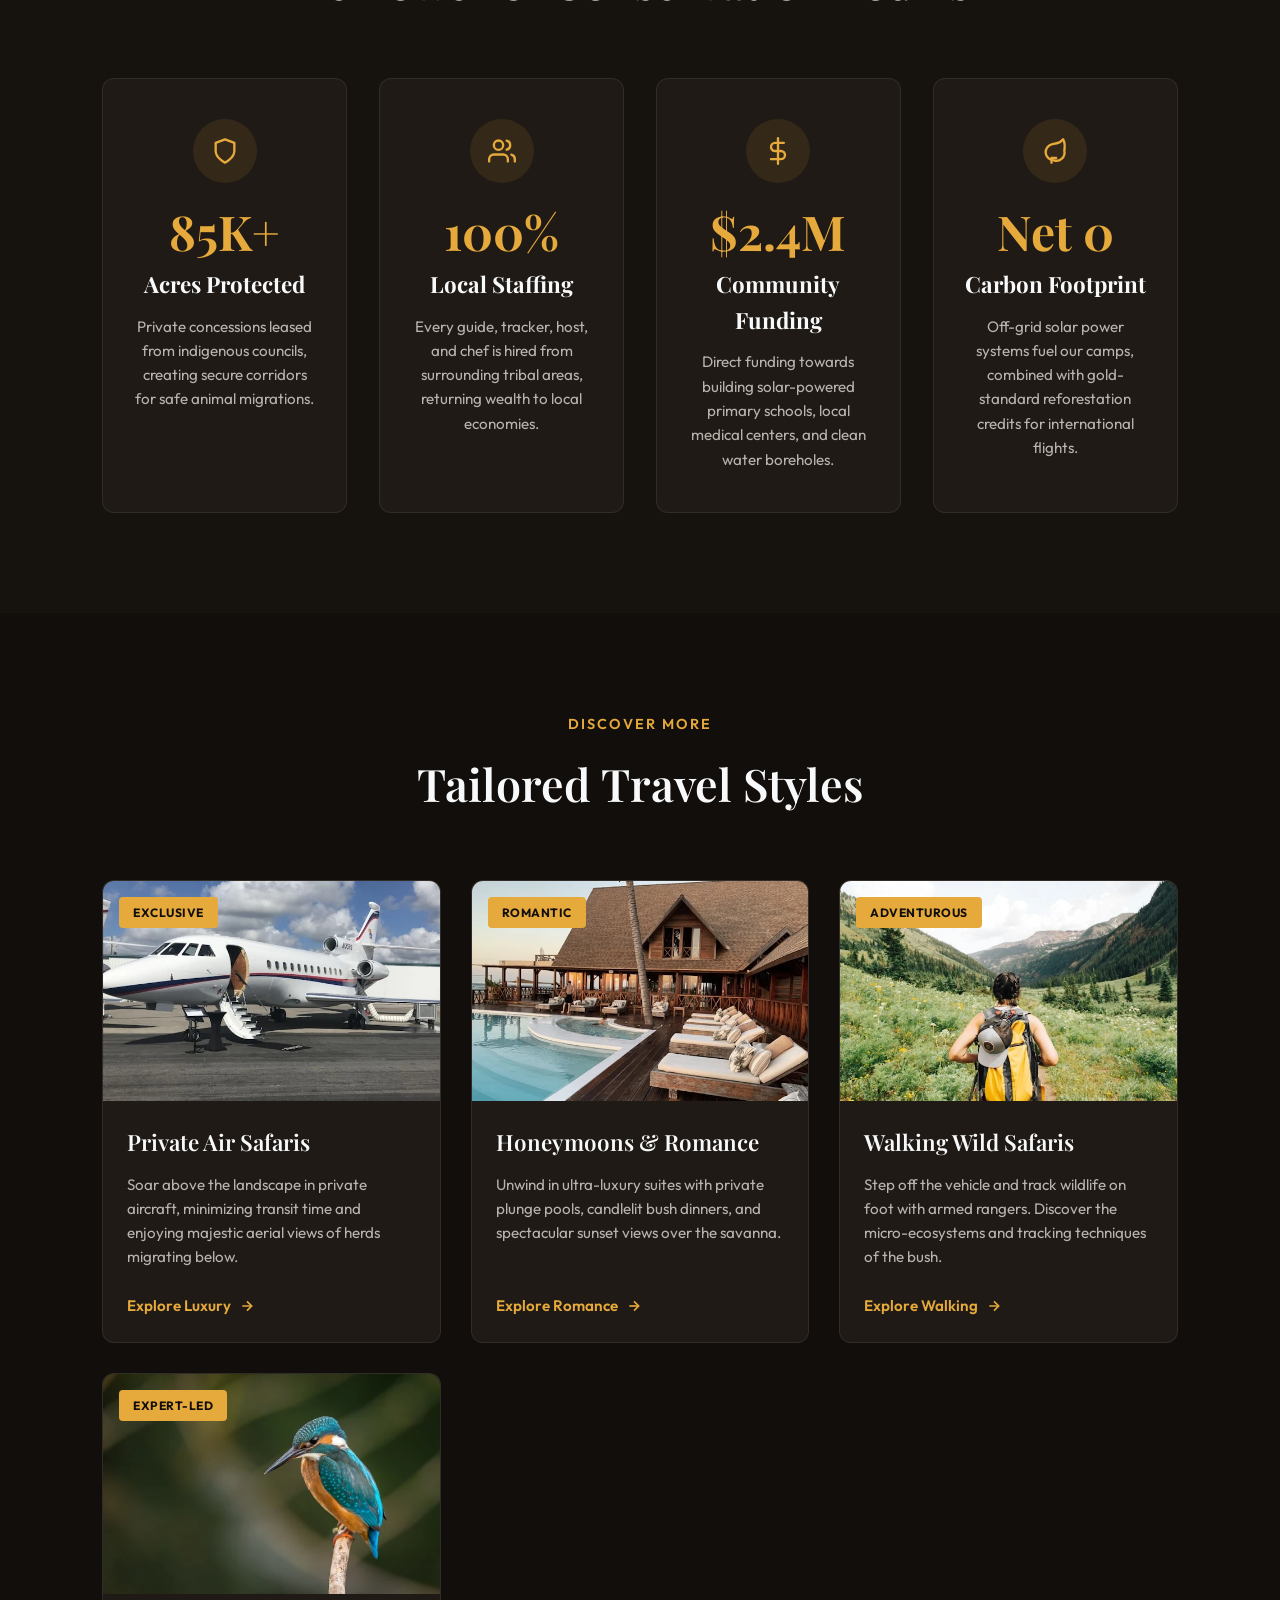
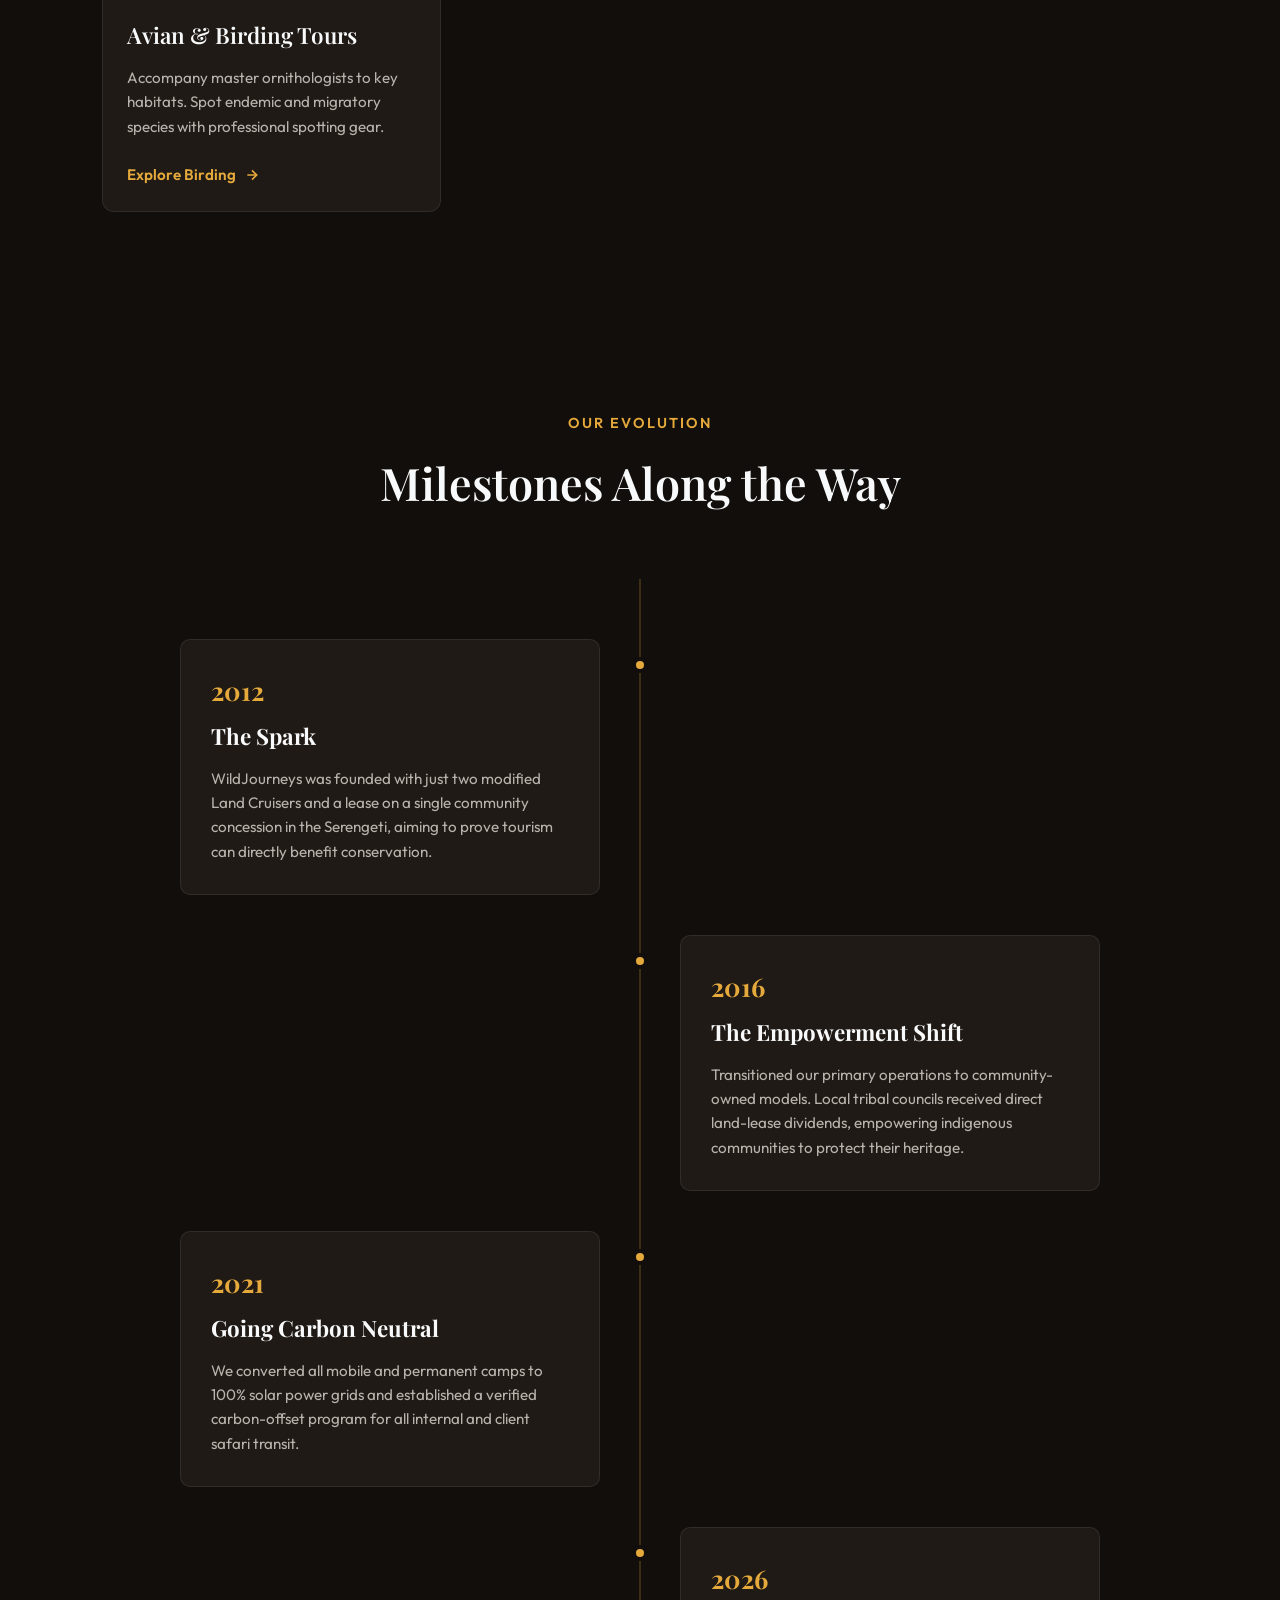
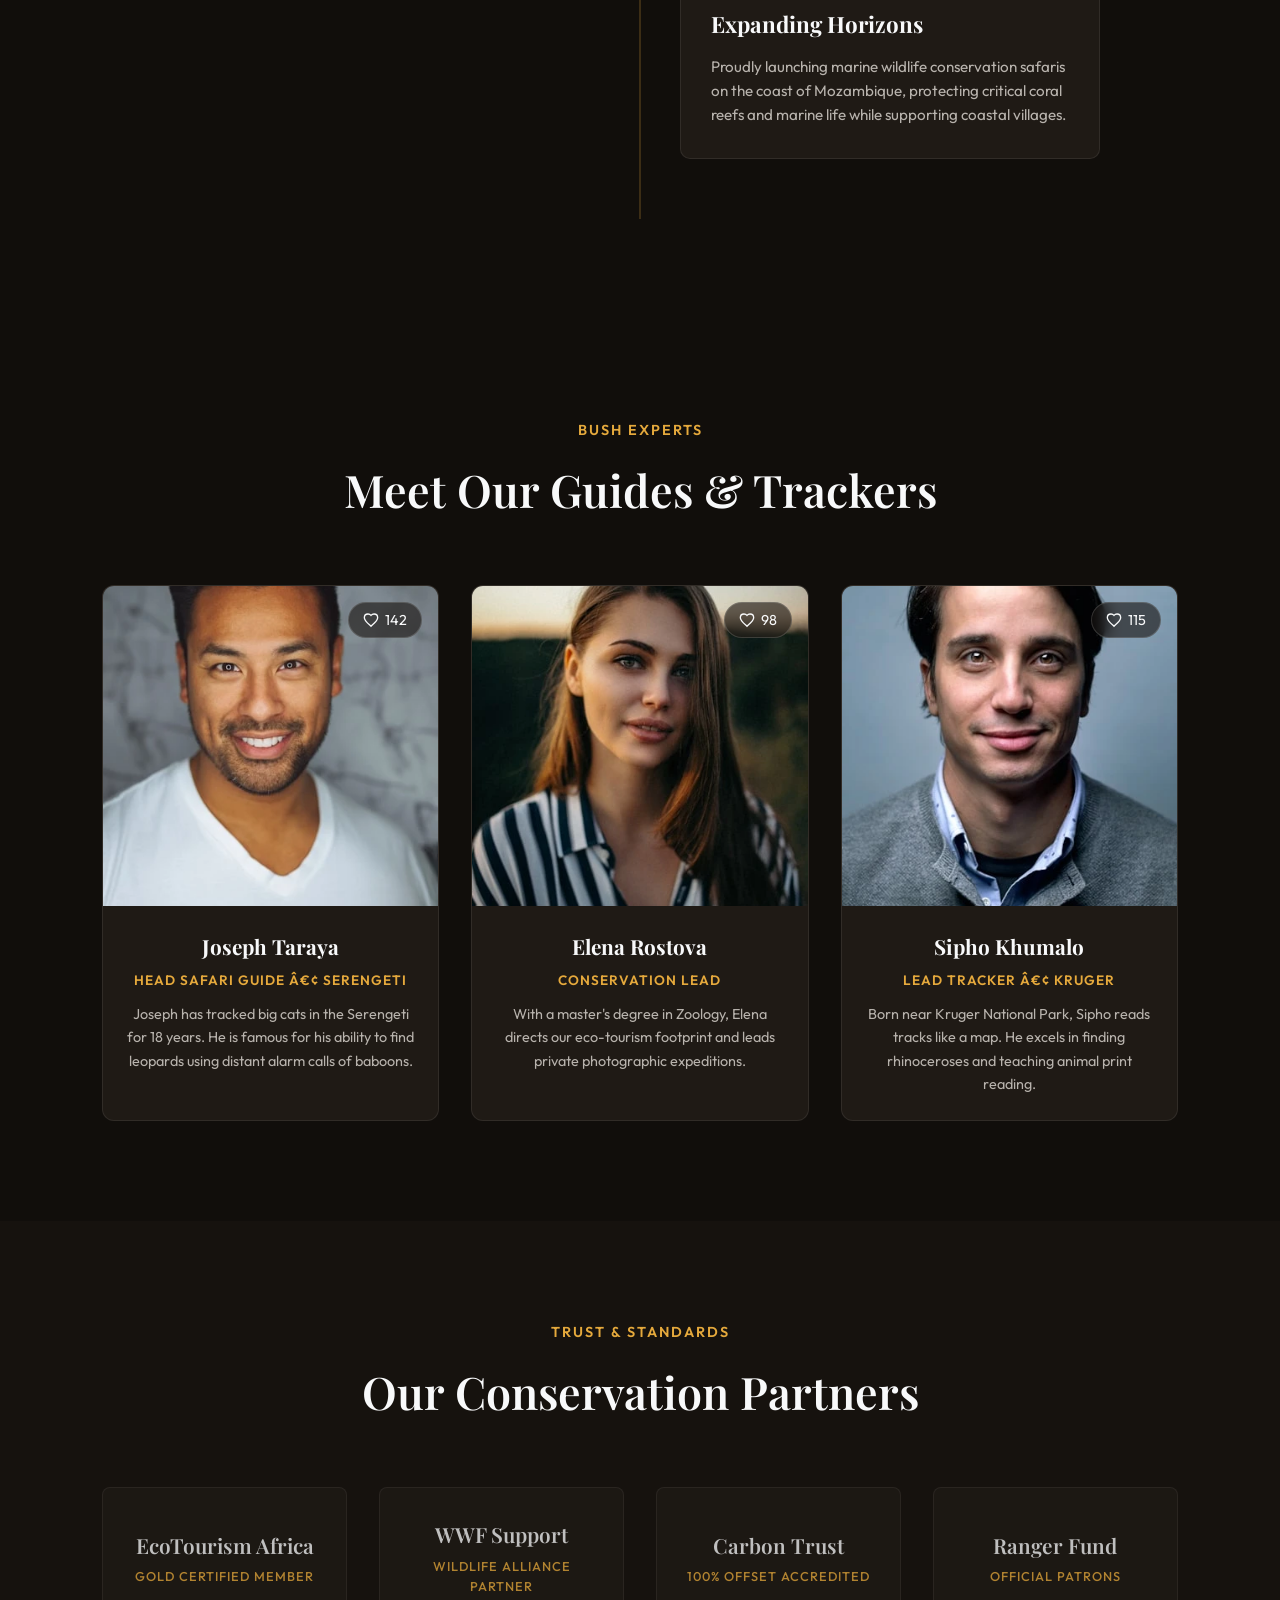
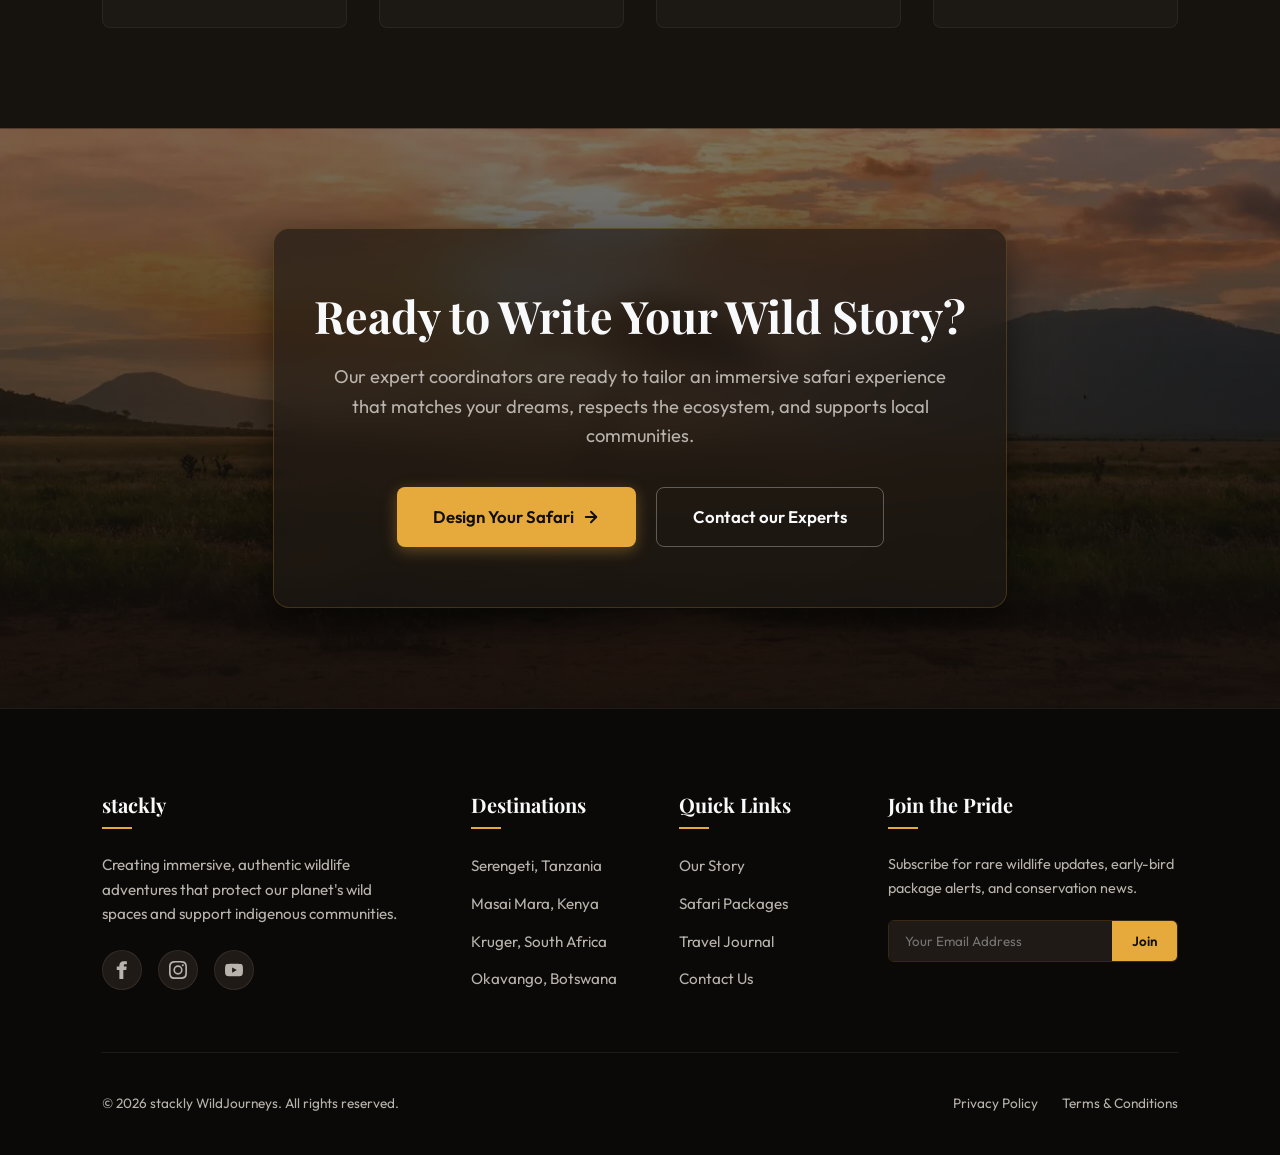
==== commit 789dba70: "Add files via upload" ====
--- a/about.html
+++ b/about.html
@@ -1,4 +1,4 @@
-<!DOCTYPE html>
+﻿<!DOCTYPE html>
 <html lang="en">
 <head>
     <meta charset="UTF-8">
@@ -13,11 +13,7 @@
     <!-- Header Navbar -->
     <nav class="navbar">
         <a href="index.html" class="nav-brand">
-            <svg class="brand-icon" viewBox="0 0 24 24">
-                <path d="M12,2A10,10,0,0,0,2,12A10,10,0,0,0,12,22A10,10,0,0,0,22,12A10,10,0,0,0,12,2ZM12,4A8,8,0,0,1,20,12A8,8,0,0,1,12,20A8,8,0,0,1,4,12A8,8,0,0,1,12,4Z"/>
-                <path d="M12,6C9,6,6.5,8,5.2,10.7C6.8,11.5,8.8,12,11,12C13.2,12,15.2,11.5,16.8,10.7C15.5,8,13,6,12,6Z" fill="#e5a93c"/>
-            </svg>
-            <span>stackly</span>
+            <img src="assets/logo (2) (3).webp" alt="Logo" style="height: 36px; width: auto;">
         </a>
         <ul class="nav-links">
             <li><a href="index.html">Home</a></li>
@@ -268,7 +264,7 @@
                 </div>
                 <div class="team-info">
                     <h3>Joseph Taraya</h3>
-                    <span class="team-role">Head Safari Guide • Serengeti</span>
+                    <span class="team-role">Head Safari Guide â€¢ Serengeti</span>
                     <p class="team-bio">Joseph has tracked big cats in the Serengeti for 18 years. He is famous for his ability to find leopards using distant alarm calls of baboons.</p>
                 </div>
             </div>
@@ -302,7 +298,7 @@
                 </div>
                 <div class="team-info">
                     <h3>Sipho Khumalo</h3>
-                    <span class="team-role">Lead Tracker • Kruger</span>
+                    <span class="team-role">Lead Tracker â€¢ Kruger</span>
                     <p class="team-bio">Born near Kruger National Park, Sipho reads tracks like a map. He excels in finding rhinoceroses and teaching animal print reading.</p>
                 </div>
             </div>
@@ -374,10 +370,10 @@
             <div class="footer-col">
                 <h4>Destinations</h4>
                 <ul>
-                    <li><a href="safari.html?destination=serengeti">Serengeti, Tanzania</a></li>
-                    <li><a href="safari.html?destination=masaimara">Masai Mara, Kenya</a></li>
-                    <li><a href="safari.html?destination=kruger">Kruger, South Africa</a></li>
-                    <li><a href="safari.html?destination=okavango">Okavango, Botswana</a></li>
+                    <li><a href="404.html">Serengeti, Tanzania</a></li>
+                    <li><a href="404.html">Masai Mara, Kenya</a></li>
+                    <li><a href="404.html">Kruger, South Africa</a></li>
+                    <li><a href="404.html">Okavango, Botswana</a></li>
                 </ul>
             </div>
             <div class="footer-col">
@@ -412,3 +408,4 @@
     <script src="js/script.js"></script>
 </body>
 </html>
+
--- a/css/index.css
+++ b/css/index.css
@@ -0,0 +1,1198 @@
+@import url('https://fonts.googleapis.com/css2?family=Outfit:wght@300;400;500;600;700&family=Playfair+Display:ital,wght@0,400;0,600;0,700;1,400&display=swap');
+
+:root {
+    --bg-dark: #110e0b;
+    --bg-card: #1f1a15;
+    --bg-card-hover: #2d261e;
+    --primary: #e5a93c;
+    --primary-hover: #f3be5d;
+    --text-white: #f8f9fa;
+    --text-muted: #b8b3ad;
+    --border-color: rgba(229, 169, 60, 0.2);
+    --border-hover: rgba(229, 169, 60, 0.4);
+    --font-heading: 'Playfair Display', Georgia, serif;
+    --font-body: 'Outfit', sans-serif;
+    --transition: all 0.3s cubic-bezier(0.4, 0, 0.2, 1);
+    --glass-bg: rgba(31, 26, 21, 0.65);
+    --glass-border: rgba(255, 255, 255, 0.08);
+}
+
+/* Global Reset */
+* {
+    margin: 0;
+    padding: 0;
+    box-sizing: border-box;
+    scroll-behavior: smooth;
+}
+
+body {
+    background-color: var(--bg-dark);
+    color: var(--text-white);
+    font-family: var(--font-body);
+    line-height: 1.6;
+    overflow-x: hidden;
+}
+
+a {
+    color: inherit;
+    text-decoration: none;
+    transition: var(--transition);
+}
+
+button, input, select, textarea {
+    font-family: inherit;
+}
+
+/* Navigation Bar */
+.navbar {
+    position: fixed;
+    top: 0;
+    left: 0;
+    width: 100%;
+    z-index: 1000;
+    padding: 24px 8%;
+    display: flex;
+    justify-content: space-between;
+    align-items: center;
+    transition: var(--transition);
+}
+
+.navbar.scrolled {
+    padding: 16px 8%;
+    background-color: rgba(17, 14, 11, 0.95);
+    backdrop-filter: blur(10px);
+    border-bottom: 1px solid var(--glass-border);
+    box-shadow: 0 4px 30px rgba(0, 0, 0, 0.5);
+}
+
+.nav-brand {
+    display: flex;
+    align-items: center;
+    gap: 10px;
+    font-size: 1.5rem;
+    font-weight: 700;
+    letter-spacing: 0.5px;
+}
+
+.brand-icon {
+    width: 24px;
+    height: 24px;
+    fill: var(--primary);
+}
+
+.nav-links {
+    display: flex;
+    list-style: none;
+    gap: 32px;
+}
+
+.nav-links a {
+    font-weight: 500;
+    font-size: 1rem;
+    color: var(--text-muted);
+    position: relative;
+    padding: 6px 0;
+}
+
+.nav-links a::after {
+    content: '';
+    position: absolute;
+    bottom: 0;
+    left: 0;
+    width: 0;
+    height: 2px;
+    background-color: var(--primary);
+    transition: var(--transition);
+}
+
+.nav-links a.active, 
+.nav-links a:hover {
+    color: var(--text-white);
+}
+
+.nav-links a.active::after,
+.nav-links a:hover::after {
+    width: 100%;
+}
+
+.nav-actions {
+    display: flex;
+    align-items: center;
+    gap: 16px;
+}
+
+.btn-login {
+    display: flex;
+    align-items: center;
+    gap: 8px;
+    padding: 10px 24px;
+    border-radius: 50px;
+    border: 1px solid rgba(248, 249, 250, 0.3);
+    background: transparent;
+    color: var(--text-white);
+    font-size: 0.95rem;
+    font-weight: 500;
+    cursor: pointer;
+    transition: var(--transition);
+}
+
+.btn-login svg {
+    width: 16px;
+    height: 16px;
+    fill: currentColor;
+}
+
+.btn-login:hover {
+    border-color: var(--text-white);
+    background-color: rgba(248, 249, 250, 0.05);
+    transform: translateY(-2px);
+}
+
+/* Mobile Menu Toggle */
+.menu-toggle {
+    display: none;
+    flex-direction: column;
+    gap: 6px;
+    background: none;
+    border: none;
+    cursor: pointer;
+    z-index: 1001;
+}
+
+.menu-toggle span {
+    width: 28px;
+    height: 2.5px;
+    background-color: var(--text-white);
+    border-radius: 2px;
+    transition: var(--transition);
+}
+
+.menu-toggle span.active:nth-child(1) {
+    transform: translateY(8.5px) rotate(45deg);
+}
+.menu-toggle span.active:nth-child(2) {
+    opacity: 0;
+}
+.menu-toggle span.active:nth-child(3) {
+    transform: translateY(-8.5px) rotate(-45deg);
+}
+
+/* Hero Section */
+.hero {
+    position: relative;
+    width: 100%;
+    min-height: 100vh;
+    display: flex;
+    align-items: center;
+    padding: 0 8%;
+    background-image: linear-gradient(to bottom, rgba(17, 14, 11, 0.35), rgba(17, 14, 11, 0.85)), url('../assets/opt_hero_3d1c583f.webp');
+    background-size: cover;
+    background-position: center;
+    background-repeat: no-repeat;
+}
+
+.hero-content {
+    max-width: 680px;
+    z-index: 10;
+    animation: fadeInUp 1s ease-out;
+}
+
+.hero h1 {
+    font-family: var(--font-heading);
+    font-size: 4.5rem;
+    font-weight: 600;
+    line-height: 1.1;
+    margin-bottom: 24px;
+    letter-spacing: -0.5px;
+}
+
+.hero p {
+    font-size: 1.25rem;
+    color: rgba(248, 249, 250, 0.85);
+    margin-bottom: 40px;
+    max-width: 580px;
+}
+
+.hero-buttons {
+    display: flex;
+    gap: 20px;
+}
+
+.btn-primary {
+    display: flex;
+    align-items: center;
+    gap: 8px;
+    background-color: var(--primary);
+    color: var(--bg-dark);
+    padding: 16px 36px;
+    border-radius: 8px;
+    font-weight: 600;
+    font-size: 1.05rem;
+    border: none;
+    cursor: pointer;
+    box-shadow: 0 4px 15px rgba(229, 169, 60, 0.35);
+    transition: var(--transition);
+}
+
+.btn-primary svg {
+    width: 18px;
+    height: 18px;
+    stroke: currentColor;
+    stroke-width: 2.5;
+    fill: none;
+    transition: var(--transition);
+}
+
+.btn-primary:hover {
+    background-color: var(--primary-hover);
+    transform: translateY(-2px);
+    box-shadow: 0 6px 20px rgba(229, 169, 60, 0.5);
+}
+
+.btn-primary:hover svg {
+    transform: translateX(4px);
+}
+
+.btn-secondary {
+    background-color: transparent;
+    color: var(--text-white);
+    padding: 16px 36px;
+    border-radius: 8px;
+    font-weight: 600;
+    font-size: 1.05rem;
+    border: 1px solid rgba(248, 249, 250, 0.3);
+    cursor: pointer;
+    transition: var(--transition);
+}
+
+.btn-secondary:hover {
+    border-color: var(--text-white);
+    background-color: rgba(248, 249, 250, 0.05);
+    transform: translateY(-2px);
+}
+
+/* Location Tag */
+.hero-location {
+    position: absolute;
+    bottom: 40px;
+    left: 8%;
+    display: flex;
+    align-items: center;
+    gap: 8px;
+    font-size: 0.95rem;
+    color: rgba(248, 249, 250, 0.85);
+    z-index: 10;
+}
+
+.hero-location svg {
+    width: 18px;
+    height: 18px;
+    fill: none;
+    stroke: var(--primary);
+    stroke-width: 2;
+}
+
+/* Search / Booking Widget */
+.booking-widget-container {
+    position: relative;
+    margin-top: -60px;
+    padding: 0 8%;
+    z-index: 20;
+}
+
+.booking-widget {
+    background: var(--glass-bg);
+    backdrop-filter: blur(16px);
+    border: 1px solid var(--glass-border);
+    border-radius: 12px;
+    padding: 30px;
+    display: flex;
+    flex-wrap: wrap;
+    gap: 20px;
+    justify-content: space-between;
+    align-items: flex-end;
+    box-shadow: 0 15px 35px rgba(0,0,0,0.4);
+}
+
+.form-group {
+    flex: 1 1 200px;
+    display: flex;
+    flex-direction: column;
+    gap: 8px;
+}
+
+.form-group label {
+    font-size: 0.85rem;
+    text-transform: uppercase;
+    letter-spacing: 1px;
+    color: var(--primary);
+    font-weight: 600;
+}
+
+.form-group input, 
+.form-group select {
+    background-color: rgba(255, 255, 255, 0.06);
+    border: 1px solid rgba(255, 255, 255, 0.1);
+    border-radius: 6px;
+    padding: 12px 16px;
+    color: var(--text-white);
+    font-size: 0.95rem;
+    outline: none;
+    transition: var(--transition);
+}
+
+.form-group input:focus, 
+.form-group select:focus {
+    border-color: var(--primary);
+    background-color: rgba(255, 255, 255, 0.1);
+}
+
+.form-group select option {
+    background-color: var(--bg-card);
+    color: var(--text-white);
+}
+
+.booking-widget .btn-submit {
+    height: 48px;
+    padding: 0 32px;
+    border-radius: 6px;
+    background-color: var(--primary);
+    border: none;
+    color: var(--bg-dark);
+    font-weight: 600;
+    cursor: pointer;
+    transition: var(--transition);
+    flex: 0 1 180px;
+}
+
+.booking-widget .btn-submit:hover {
+    background-color: var(--primary-hover);
+    transform: translateY(-2px);
+}
+
+/* Sections Configuration */
+section {
+    padding: 100px 8%;
+}
+
+.section-header {
+    margin-bottom: 60px;
+    text-align: center;
+}
+
+.section-header .subtitle {
+    color: var(--primary);
+    font-size: 0.9rem;
+    text-transform: uppercase;
+    letter-spacing: 2px;
+    font-weight: 600;
+    margin-bottom: 12px;
+    display: block;
+}
+
+.section-header h2 {
+    font-family: var(--font-heading);
+    font-size: 2.8rem;
+    font-weight: 600;
+}
+
+/* Featured Safaris Layout */
+.safari-grid {
+    display: grid;
+    grid-template-columns: repeat(auto-fit, minmax(350px, 1fr));
+    gap: 32px;
+}
+
+.safari-card {
+    background-color: var(--bg-card);
+    border-radius: 12px;
+    overflow: hidden;
+    border: 1px solid var(--border-color);
+    transition: var(--transition);
+    position: relative;
+}
+
+.safari-card:hover {
+    transform: translateY(-8px);
+    border-color: var(--border-hover);
+    box-shadow: 0 10px 25px rgba(0,0,0,0.3);
+}
+
+.card-img-wrapper {
+    width: 100%;
+    height: 250px;
+    overflow: hidden;
+    position: relative;
+}
+
+.card-img-wrapper img {
+    width: 100%;
+    height: 100%;
+    object-fit: cover;
+    transition: var(--transition);
+}
+
+.safari-card:hover .card-img-wrapper img {
+    transform: scale(1.08);
+}
+
+.card-badge {
+    position: absolute;
+    top: 20px;
+    right: 20px;
+    background-color: var(--primary);
+    color: var(--bg-dark);
+    padding: 6px 12px;
+    font-size: 0.8rem;
+    font-weight: 700;
+    border-radius: 4px;
+    text-transform: uppercase;
+}
+
+.card-info {
+    padding: 24px;
+}
+
+.card-meta {
+    display: flex;
+    justify-content: space-between;
+    font-size: 0.85rem;
+    color: var(--primary);
+    margin-bottom: 12px;
+    font-weight: 500;
+}
+
+.card-info h3 {
+    font-family: var(--font-heading);
+    font-size: 1.5rem;
+    margin-bottom: 12px;
+}
+
+.card-info p {
+    color: var(--text-muted);
+    font-size: 0.95rem;
+    margin-bottom: 24px;
+    height: 70px;
+    overflow: hidden;
+    display: -webkit-box;
+    -webkit-line-clamp: 3;
+    -webkit-box-orient: vertical;
+}
+
+.card-footer {
+    display: flex;
+    justify-content: space-between;
+    align-items: center;
+    border-top: 1px solid rgba(255,255,255,0.06);
+    padding-top: 20px;
+}
+
+.card-price {
+    display: flex;
+    flex-direction: column;
+}
+
+.price-label {
+    font-size: 0.75rem;
+    color: var(--text-muted);
+    text-transform: uppercase;
+}
+
+.price-value {
+    font-size: 1.4rem;
+    font-weight: 700;
+    color: var(--text-white);
+}
+
+.btn-card {
+    padding: 10px 20px;
+    border: 1px solid var(--primary);
+    border-radius: 6px;
+    font-size: 0.9rem;
+    font-weight: 600;
+    color: var(--primary);
+    transition: var(--transition);
+}
+
+.btn-card:hover {
+    background-color: var(--primary);
+    color: var(--bg-dark);
+}
+
+/* Horizontal Scrolling Gallery for Sightings */
+.gallery-container {
+    display: flex;
+    gap: 24px;
+    overflow-x: auto;
+    padding: 20px 0;
+    scrollbar-width: thin;
+    scrollbar-color: var(--primary) var(--bg-card);
+}
+
+.gallery-container::-webkit-scrollbar {
+    height: 6px;
+}
+
+.gallery-container::-webkit-scrollbar-track {
+    background: var(--bg-card);
+}
+
+.gallery-container::-webkit-scrollbar-thumb {
+    background-color: var(--primary);
+    border-radius: 10px;
+}
+
+.gallery-card {
+    flex: 0 0 300px;
+    height: 400px;
+    border-radius: 10px;
+    overflow: hidden;
+    position: relative;
+}
+
+.gallery-card img {
+    width: 100%;
+    height: 100%;
+    object-fit: cover;
+    transition: var(--transition);
+}
+
+.gallery-card:hover img {
+    transform: scale(1.05);
+}
+
+.gallery-card-overlay {
+    position: absolute;
+    bottom: 0;
+    left: 0;
+    width: 100%;
+    height: 50%;
+    background: linear-gradient(to top, rgba(17,14,11,0.9), transparent);
+    display: flex;
+    flex-direction: column;
+    justify-content: flex-end;
+    padding: 20px;
+    color: var(--text-white);
+}
+
+.gallery-card-overlay h4 {
+    font-size: 1.25rem;
+    font-family: var(--font-heading);
+    margin-bottom: 4px;
+}
+
+.gallery-card-overlay p {
+    font-size: 0.85rem;
+    color: var(--primary);
+}
+
+/* Features grid */
+.features-grid {
+    display: grid;
+    grid-template-columns: repeat(auto-fit, minmax(280px, 1fr));
+    gap: 32px;
+}
+
+.feature-box {
+    background-color: var(--bg-card);
+    border: 1px solid var(--glass-border);
+    border-radius: 10px;
+    padding: 40px 30px;
+    text-align: center;
+    transition: var(--transition);
+}
+
+.feature-box:hover {
+    border-color: var(--primary);
+    transform: translateY(-5px);
+}
+
+.feature-icon-wrapper {
+    width: 64px;
+    height: 64px;
+    margin: 0 auto 24px;
+    background-color: rgba(229,169,60,0.1);
+    border-radius: 50%;
+    display: flex;
+    justify-content: center;
+    align-items: center;
+}
+
+.feature-icon-wrapper svg {
+    width: 32px;
+    height: 32px;
+    stroke: var(--primary);
+    fill: none;
+    stroke-width: 1.5;
+}
+
+.feature-box h3 {
+    font-family: var(--font-heading);
+    font-size: 1.4rem;
+    margin-bottom: 16px;
+}
+
+.feature-box p {
+    color: var(--text-muted);
+    font-size: 0.95rem;
+}
+
+/* Testimonial slider layout */
+.testimonial-container {
+    max-width: 800px;
+    margin: 0 auto;
+    text-align: center;
+}
+
+.testimonial-slide {
+    padding: 20px;
+}
+
+.testimonial-quote {
+    font-family: var(--font-heading);
+    font-size: 1.8rem;
+    font-style: italic;
+    color: var(--text-white);
+    margin-bottom: 30px;
+    line-height: 1.5;
+}
+
+.testimonial-author {
+    display: flex;
+    flex-direction: column;
+    align-items: center;
+    gap: 12px;
+}
+
+.author-img {
+    width: 60px;
+    height: 60px;
+    border-radius: 50%;
+    border: 2px solid var(--primary);
+    object-fit: cover;
+}
+
+.author-name {
+    font-weight: 600;
+    font-size: 1.1rem;
+}
+
+.author-role {
+    color: var(--primary);
+    font-size: 0.85rem;
+    text-transform: uppercase;
+    letter-spacing: 1px;
+}
+
+/* Footer styling */
+footer {
+    background-color: #0b0907;
+    border-top: 1px solid var(--glass-border);
+    padding: 80px 8% 40px;
+}
+
+.footer-grid {
+    display: grid;
+    grid-template-columns: 2fr 1fr 1fr 1.5fr;
+    gap: 48px;
+    margin-bottom: 60px;
+}
+
+.footer-col h4 {
+    color: var(--text-white);
+    font-family: var(--font-heading);
+    font-size: 1.25rem;
+    margin-bottom: 24px;
+    position: relative;
+    padding-bottom: 8px;
+}
+
+.footer-col h4::after {
+    content: '';
+    position: absolute;
+    bottom: 0;
+    left: 0;
+    width: 30px;
+    height: 2px;
+    background-color: var(--primary);
+}
+
+.footer-col.brand p {
+    color: var(--text-muted);
+    font-size: 0.95rem;
+    margin-bottom: 24px;
+    max-width: 300px;
+}
+
+.social-links {
+    display: flex;
+    gap: 16px;
+}
+
+.social-links a {
+    width: 40px;
+    height: 40px;
+    border-radius: 50%;
+    background-color: var(--bg-card);
+    border: 1px solid var(--glass-border);
+    display: flex;
+    justify-content: center;
+    align-items: center;
+    color: var(--text-muted);
+}
+
+.social-links a:hover {
+    background-color: var(--primary);
+    color: var(--bg-dark);
+    border-color: var(--primary);
+    transform: translateY(-3px);
+}
+
+.social-links svg {
+    width: 18px;
+    height: 18px;
+    fill: currentColor;
+}
+
+.footer-col ul {
+    list-style: none;
+    display: flex;
+    flex-direction: column;
+    gap: 12px;
+}
+
+.footer-col ul a {
+    color: var(--text-muted);
+    font-size: 0.95rem;
+}
+
+.footer-col ul a:hover {
+    color: var(--primary);
+    padding-left: 4px;
+}
+
+.newsletter-form {
+    display: flex;
+    flex-direction: column;
+    gap: 12px;
+}
+
+.newsletter-form p {
+    color: var(--text-muted);
+    font-size: 0.9rem;
+    margin-bottom: 8px;
+}
+
+.newsletter-input-group {
+    display: flex;
+    border-radius: 6px;
+    overflow: hidden;
+    border: 1px solid var(--border-color);
+}
+
+.newsletter-input-group input {
+    flex: 1;
+    background-color: var(--bg-card);
+    border: none;
+    padding: 12px 16px;
+    color: var(--text-white);
+    outline: none;
+}
+
+.newsletter-input-group button {
+    background-color: var(--primary);
+    border: none;
+    color: var(--bg-dark);
+    font-weight: 600;
+    padding: 0 20px;
+    cursor: pointer;
+    transition: var(--transition);
+}
+
+.newsletter-input-group button:hover {
+    background-color: var(--primary-hover);
+}
+
+.footer-bottom {
+    display: flex;
+    justify-content: space-between;
+    align-items: center;
+    border-top: 1px solid var(--glass-border);
+    padding-top: 40px;
+    font-size: 0.85rem;
+    color: var(--text-muted);
+    flex-wrap: wrap;
+    gap: 20px;
+}
+
+.footer-bottom-links {
+    display: flex;
+    gap: 24px;
+}
+
+/* Tailored Travel Styles / More Experiences */
+.more-experiences {
+    background-color: var(--bg-dark);
+}
+
+.experience-grid {
+    display: grid;
+    grid-template-columns: repeat(auto-fit, minmax(260px, 1fr));
+    gap: 30px;
+}
+
+.experience-card {
+    background-color: var(--bg-card);
+    border: 1px solid var(--glass-border);
+    border-radius: 12px;
+    overflow: hidden;
+    transition: var(--transition);
+    display: flex;
+    flex-direction: column;
+}
+
+.experience-card:hover {
+    transform: translateY(-8px);
+    border-color: var(--border-hover);
+    box-shadow: 0 15px 35px rgba(0, 0, 0, 0.45);
+}
+
+.exp-img-wrapper {
+    width: 100%;
+    height: 220px;
+    overflow: hidden;
+    position: relative;
+}
+
+.exp-img-wrapper img {
+    width: 100%;
+    height: 100%;
+    object-fit: cover;
+    transition: var(--transition);
+}
+
+.experience-card:hover .exp-img-wrapper img {
+    transform: scale(1.08);
+}
+
+.exp-badge {
+    position: absolute;
+    top: 16px;
+    left: 16px;
+    background-color: var(--primary);
+    color: var(--bg-dark);
+    padding: 6px 14px;
+    font-size: 0.75rem;
+    font-weight: 700;
+    border-radius: 4px;
+    text-transform: uppercase;
+    letter-spacing: 0.5px;
+    z-index: 10;
+}
+
+.exp-content {
+    padding: 24px;
+    display: flex;
+    flex-direction: column;
+    flex-grow: 1;
+}
+
+.exp-content h3 {
+    font-family: var(--font-heading);
+    font-size: 1.4rem;
+    font-weight: 600;
+    margin-bottom: 12px;
+    color: var(--text-white);
+}
+
+.exp-content p {
+    color: var(--text-muted);
+    font-size: 0.95rem;
+    line-height: 1.6;
+    margin-bottom: 24px;
+    flex-grow: 1;
+}
+
+.btn-text {
+    display: inline-flex;
+    align-items: center;
+    gap: 8px;
+    color: var(--primary);
+    font-weight: 600;
+    font-size: 0.95rem;
+    align-self: flex-start;
+    transition: var(--transition);
+}
+
+.btn-text svg {
+    width: 16px;
+    height: 16px;
+    stroke: currentColor;
+    stroke-width: 2.5;
+    fill: none;
+    transition: var(--transition);
+}
+
+.btn-text:hover {
+    color: var(--primary-hover);
+}
+
+.btn-text:hover svg {
+    transform: translateX(4px);
+}
+
+/* Eco-Impact & Stats Section */
+.stats-section {
+    background-color: #16120e;
+}
+
+.stats-grid {
+    display: grid;
+    grid-template-columns: repeat(auto-fit, minmax(220px, 1fr));
+    gap: 32px;
+}
+
+.stat-card {
+    background-color: var(--bg-card);
+    border: 1px solid var(--glass-border);
+    border-radius: 12px;
+    padding: 40px 30px;
+    text-align: center;
+    transition: var(--transition);
+    position: relative;
+}
+
+.stat-card:hover {
+    transform: translateY(-6px);
+    border-color: var(--primary);
+    box-shadow: 0 10px 25px rgba(229, 169, 60, 0.15);
+}
+
+.stat-icon-wrapper {
+    width: 56px;
+    height: 56px;
+    margin: 0 auto 20px;
+    background-color: rgba(229, 169, 60, 0.08);
+    border-radius: 50%;
+    display: flex;
+    justify-content: center;
+    align-items: center;
+    transition: var(--transition);
+}
+
+.stat-card:hover .stat-icon-wrapper {
+    background-color: var(--primary);
+}
+
+.stat-icon-wrapper svg {
+    width: 26px;
+    height: 26px;
+    stroke: var(--primary);
+    fill: none;
+    stroke-width: 1.5;
+    transition: var(--transition);
+}
+
+.stat-card:hover .stat-icon-wrapper svg {
+    stroke: var(--bg-dark);
+}
+
+.stat-number {
+    font-family: var(--font-heading);
+    font-size: 2.8rem;
+    font-weight: 700;
+    color: var(--primary);
+    line-height: 1.2;
+    margin-bottom: 8px;
+}
+
+.stat-label {
+    font-size: 1rem;
+    font-weight: 600;
+    color: var(--text-white);
+    margin-bottom: 8px;
+    text-transform: uppercase;
+    letter-spacing: 0.5px;
+}
+
+.stat-desc {
+    font-size: 0.9rem;
+    color: var(--text-muted);
+    line-height: 1.5;
+}
+
+/* FAQ Accordion Section */
+.faq-section {
+    background-color: var(--bg-dark);
+}
+
+.faq-section.bg-alt {
+    background-color: #16120e;
+}
+
+.faq-container {
+    max-width: 800px;
+    margin: 0 auto;
+    display: flex;
+    flex-direction: column;
+    gap: 16px;
+}
+
+.faq-item {
+    background-color: var(--bg-card);
+    border: 1px solid var(--glass-border);
+    border-radius: 8px;
+    overflow: hidden;
+    transition: var(--transition);
+}
+
+.faq-item.active {
+    border-color: var(--border-hover);
+    box-shadow: 0 4px 15px rgba(0, 0, 0, 0.2);
+}
+
+.faq-question {
+    width: 100%;
+    background: none;
+    border: none;
+    padding: 20px 24px;
+    display: flex;
+    justify-content: space-between;
+    align-items: center;
+    cursor: pointer;
+    text-align: left;
+    color: var(--text-white);
+    font-size: 1.1rem;
+    font-weight: 600;
+    transition: var(--transition);
+}
+
+.faq-question:hover {
+    color: var(--primary);
+}
+
+.faq-icon {
+    width: 18px;
+    height: 18px;
+    stroke: var(--primary);
+    stroke-width: 2.5;
+    fill: none;
+    transition: transform 0.3s ease;
+}
+
+.faq-item.active .faq-icon {
+    transform: rotate(180deg);
+}
+
+.faq-answer {
+    max-height: 0;
+    overflow: hidden;
+    transition: max-height 0.3s ease-out;
+}
+
+.faq-answer p {
+    padding: 0 24px 20px;
+    color: var(--text-muted);
+    font-size: 0.95rem;
+    line-height: 1.6;
+}
+
+/* Animations */
+@keyframes fadeInUp {
+    from {
+        opacity: 0;
+        transform: translateY(30px);
+    }
+    to {
+        opacity: 1;
+        transform: translateY(0);
+    }
+}
+
+/* Responsive adjustments */
+@media (max-width: 1024px) {
+    .hero h1 {
+        font-size: 3.5rem;
+    }
+    .footer-grid {
+        grid-template-columns: repeat(2, 1fr);
+    }
+}
+
+@media (max-width: 768px) {
+    .navbar {
+        padding: 20px 5%;
+    }
+    .navbar.scrolled {
+        padding: 14px 5%;
+    }
+    .menu-toggle {
+        display: flex;
+    }
+    .nav-links {
+        position: fixed;
+        top: 0;
+        right: -100%;
+        width: 100%;
+        height: 100vh;
+        background-color: var(--bg-card);
+        flex-direction: column;
+        justify-content: center;
+        align-items: center;
+        gap: 40px;
+        transition: var(--transition);
+        box-shadow: -10px 0 30px rgba(0,0,0,0.5);
+    }
+    .nav-links.active {
+        right: 0;
+    }
+    .nav-actions {
+        display: none;
+    }
+    .hero {
+        padding: 0 5%;
+        text-align: center;
+        justify-content: center;
+    }
+    .hero h1 {
+        font-size: 2.8rem;
+    }
+    .hero p {
+        margin: 0 auto 30px;
+    }
+    .hero-buttons {
+        justify-content: center;
+    }
+    .hero-location {
+        left: 50%;
+        transform: translateX(-50%);
+    }
+    .booking-widget-container {
+        padding: 0 5%;
+    }
+    .booking-widget {
+        flex-direction: column;
+        align-items: stretch;
+    }
+    .booking-widget .btn-submit {
+        flex: auto;
+    }
+    section {
+        padding: 70px 5%;
+    }
+    .footer-grid {
+        grid-template-columns: 1fr;
+        gap: 32px;
+    }
+}
+
+.mobile-login {
+    display: none;
+}
+@media (max-width: 768px) {
+    .mobile-login {
+        display: block;
+        margin-top: 20px;
+    }
+}
+
--- a/css/about.css
+++ b/css/about.css
@@ -0,0 +1,607 @@
+/* About Page Specific Styles */
+
+.about-hero {
+    position: relative;
+    width: 100%;
+    min-height: 60vh;
+    display: flex;
+    align-items: center;
+    padding: 120px 8% 60px;
+    background-image: linear-gradient(to bottom, rgba(17, 14, 11, 0.4), rgba(17, 14, 11, 0.9)), url('../assets/opt_photo-1502082553048-f009c37129b9_7589d1cc.webp');
+    background-size: cover;
+    background-position: center;
+}
+
+.about-hero-content {
+    max-width: 800px;
+    z-index: 10;
+}
+
+.about-hero h1 {
+    font-family: var(--font-heading);
+    font-size: 3.8rem;
+    font-weight: 600;
+    margin-bottom: 20px;
+    line-height: 1.2;
+}
+
+.about-hero p {
+    font-size: 1.2rem;
+    color: var(--text-muted);
+}
+
+/* Our Story Grid */
+.story-section {
+    display: grid;
+    grid-template-columns: 1.2fr 1fr;
+    gap: 60px;
+    align-items: center;
+}
+
+.story-text h2 {
+    font-family: var(--font-heading);
+    font-size: 2.5rem;
+    margin-bottom: 24px;
+}
+
+.story-text p {
+    color: var(--text-muted);
+    font-size: 1.05rem;
+    margin-bottom: 20px;
+}
+
+.story-highlight {
+    border-left: 3px solid var(--primary);
+    padding-left: 20px;
+    margin: 30px 0;
+    font-family: var(--font-heading);
+    font-style: italic;
+    font-size: 1.2rem;
+    color: var(--text-white);
+}
+
+.story-img-wrapper {
+    position: relative;
+    border-radius: 12px;
+    overflow: hidden;
+    height: 450px;
+    border: 1px solid var(--border-color);
+}
+
+.story-img-wrapper img {
+    width: 100%;
+    height: 100%;
+    object-fit: cover;
+}
+
+/* Values Section */
+.values-section {
+    background-color: #16120e;
+}
+
+.values-grid {
+    display: grid;
+    grid-template-columns: repeat(3, 1fr);
+    gap: 32px;
+}
+
+.value-card {
+    background-color: var(--bg-card);
+    border: 1px solid var(--glass-border);
+    border-radius: 10px;
+    padding: 40px 30px;
+    transition: var(--transition);
+}
+
+.value-card:hover {
+    transform: translateY(-5px);
+    border-color: var(--primary);
+}
+
+.value-num {
+    font-size: 2.5rem;
+    font-weight: 700;
+    color: rgba(229, 169, 60, 0.2);
+    margin-bottom: 20px;
+    display: block;
+    font-family: var(--font-heading);
+}
+
+.value-card h3 {
+    font-family: var(--font-heading);
+    font-size: 1.4rem;
+    margin-bottom: 16px;
+    color: var(--primary);
+}
+
+.value-card p {
+    color: var(--text-muted);
+    font-size: 0.95rem;
+}
+
+/* Guide Profiles Grid */
+.team-grid {
+    display: grid;
+    grid-template-columns: repeat(auto-fit, minmax(280px, 1fr));
+    gap: 32px;
+}
+
+.team-card {
+    background-color: var(--bg-card);
+    border-radius: 12px;
+    overflow: hidden;
+    border: 1px solid var(--glass-border);
+    transition: var(--transition);
+}
+
+.team-card:hover {
+    transform: translateY(-8px);
+    border-color: var(--border-hover);
+}
+
+.team-img {
+    position: relative;
+    width: 100%;
+    height: 320px;
+    overflow: hidden;
+}
+
+.team-img img {
+    width: 100%;
+    height: 100%;
+    object-fit: cover;
+    transition: var(--transition);
+}
+
+.team-card:hover .team-img img {
+    transform: scale(1.05);
+}
+
+.team-info {
+    padding: 24px;
+    text-align: center;
+}
+
+.team-info h3 {
+    font-family: var(--font-heading);
+    font-size: 1.3rem;
+    margin-bottom: 6px;
+}
+
+.team-role {
+    color: var(--primary);
+    font-size: 0.85rem;
+    text-transform: uppercase;
+    font-weight: 600;
+    letter-spacing: 1px;
+    margin-bottom: 12px;
+    display: block;
+}
+
+.team-bio {
+    color: var(--text-muted);
+    font-size: 0.9rem;
+}
+
+/* Like Button Styles */
+.like-btn {
+    position: absolute;
+    top: 16px;
+    right: 16px;
+    background: rgba(22, 18, 14, 0.6);
+    backdrop-filter: blur(8px);
+    -webkit-backdrop-filter: blur(8px);
+    border: 1px solid rgba(255, 255, 255, 0.15);
+    border-radius: 30px;
+    padding: 8px 14px;
+    color: var(--text-white);
+    display: flex;
+    align-items: center;
+    gap: 6px;
+    cursor: pointer;
+    transition: all 0.3s cubic-bezier(0.4, 0, 0.2, 1);
+    z-index: 10;
+    font-size: 0.9rem;
+    font-family: var(--font-body);
+}
+
+.like-btn:hover {
+    background: rgba(229, 169, 60, 0.2);
+    border-color: var(--primary);
+    transform: translateY(-2px) scale(1.03);
+    box-shadow: 0 4px 12px rgba(0, 0, 0, 0.3);
+}
+
+.like-btn:active {
+    transform: translateY(0) scale(0.95);
+}
+
+.like-btn .heart-icon {
+    width: 16px;
+    height: 16px;
+    fill: none;
+    stroke: currentColor;
+    stroke-width: 2;
+    transition: all 0.3s ease;
+}
+
+.like-btn.liked {
+    background: var(--primary);
+    border-color: var(--primary);
+    color: #110e0b;
+    font-weight: 600;
+    box-shadow: 0 4px 15px rgba(229, 169, 60, 0.4);
+}
+
+.like-btn.liked .heart-icon {
+    fill: currentColor;
+    stroke: none;
+    animation: heartBeat 0.45s ease-out;
+}
+
+@keyframes heartBeat {
+    0% { transform: scale(1); }
+    30% { transform: scale(1.4); }
+    60% { transform: scale(0.85); }
+    100% { transform: scale(1); }
+}
+
+/* Impact Stats Section */
+.impact-grid {
+    display: grid;
+    grid-template-columns: repeat(auto-fit, minmax(240px, 1fr));
+    gap: 32px;
+}
+
+.impact-card {
+    background-color: var(--bg-card);
+    border: 1px solid var(--glass-border);
+    border-radius: 12px;
+    padding: 40px 30px;
+    text-align: center;
+    transition: var(--transition);
+}
+
+.impact-card:hover {
+    transform: translateY(-5px);
+    border-color: var(--primary);
+}
+
+.impact-icon {
+    width: 64px;
+    height: 64px;
+    margin: 0 auto 24px;
+    background-color: rgba(229, 169, 60, 0.1);
+    border-radius: 50%;
+    display: flex;
+    justify-content: center;
+    align-items: center;
+    color: var(--primary);
+}
+
+.impact-icon svg {
+    width: 28px;
+    height: 28px;
+}
+
+.impact-number {
+    font-size: 3rem;
+    font-weight: 700;
+    color: var(--primary);
+    font-family: var(--font-heading);
+    margin-bottom: 12px;
+    line-height: 1;
+}
+
+.impact-card h3 {
+    font-family: var(--font-heading);
+    font-size: 1.4rem;
+    margin-bottom: 12px;
+}
+
+.impact-card p {
+    color: var(--text-muted);
+    font-size: 0.95rem;
+    line-height: 1.6;
+}
+
+/* Timeline Section */
+.timeline-container {
+    position: relative;
+    max-width: 1000px;
+    margin: 0 auto;
+    padding: 40px 0;
+}
+
+.timeline-bar {
+    position: absolute;
+    width: 2px;
+    background-color: var(--border-color);
+    top: 0;
+    bottom: 0;
+    left: 50%;
+    transform: translateX(-50%);
+}
+
+.timeline-item {
+    position: relative;
+    width: 50%;
+    padding: 20px 40px;
+    box-sizing: border-box;
+}
+
+.timeline-item.left {
+    left: 0;
+}
+
+.timeline-item.right {
+    left: 50%;
+}
+
+.timeline-dot {
+    position: absolute;
+    width: 16px;
+    height: 16px;
+    border-radius: 50%;
+    background-color: var(--primary);
+    border: 4px solid var(--bg-dark);
+    top: 38px;
+    z-index: 10;
+    transition: var(--transition);
+}
+
+.timeline-item.left .timeline-dot {
+    right: -8px;
+}
+
+.timeline-item.right .timeline-dot {
+    left: -8px;
+}
+
+.timeline-item:hover .timeline-dot {
+    background-color: var(--primary-hover);
+    transform: scale(1.3);
+}
+
+.timeline-content {
+    background-color: var(--bg-card);
+    border: 1px solid var(--glass-border);
+    padding: 30px;
+    border-radius: 10px;
+    transition: var(--transition);
+}
+
+.timeline-content:hover {
+    border-color: var(--primary);
+    transform: translateY(-3px);
+}
+
+.timeline-date {
+    display: block;
+    font-size: 1.6rem;
+    font-weight: 700;
+    color: var(--primary);
+    font-family: var(--font-heading);
+    margin-bottom: 8px;
+}
+
+.timeline-content h3 {
+    font-family: var(--font-heading);
+    font-size: 1.4rem;
+    margin-bottom: 12px;
+}
+
+.timeline-content p {
+    color: var(--text-muted);
+    font-size: 0.95rem;
+}
+
+/* FAQ Section */
+.faq-container {
+    max-width: 800px;
+    margin: 0 auto;
+    display: flex;
+    flex-direction: column;
+    gap: 16px;
+}
+
+.faq-item {
+    background-color: var(--bg-card);
+    border: 1px solid var(--glass-border);
+    border-radius: 8px;
+    overflow: hidden;
+    transition: var(--transition);
+}
+
+.faq-item[open] {
+    border-color: var(--primary);
+}
+
+.faq-question {
+    padding: 24px;
+    font-size: 1.15rem;
+    font-weight: 600;
+    cursor: pointer;
+    display: flex;
+    justify-content: space-between;
+    align-items: center;
+    list-style: none;
+    user-select: none;
+}
+
+.faq-question::-webkit-details-marker {
+    display: none;
+}
+
+.faq-arrow {
+    transition: transform 0.3s ease;
+    color: var(--primary);
+}
+
+details[open] .faq-arrow {
+    transform: rotate(180deg);
+}
+
+.faq-answer {
+    padding: 0 24px 24px;
+    color: var(--text-muted);
+    font-size: 1.05rem;
+    border-top: 1px solid rgba(255, 255, 255, 0.05);
+    padding-top: 16px;
+    animation: fadeIn 0.4s ease;
+}
+
+/* Partners Section */
+.partners-grid {
+    display: grid;
+    grid-template-columns: repeat(auto-fit, minmax(200px, 1fr));
+    gap: 32px;
+}
+
+.partner-logo {
+    background: var(--bg-card);
+    border: 1px solid var(--glass-border);
+    padding: 30px 20px;
+    border-radius: 8px;
+    text-align: center;
+    display: flex;
+    flex-direction: column;
+    justify-content: center;
+    align-items: center;
+    opacity: 0.75;
+    transition: var(--transition);
+}
+
+.partner-logo:hover {
+    opacity: 1;
+    border-color: var(--primary);
+    transform: translateY(-3px);
+}
+
+.logo-name {
+    font-family: var(--font-heading);
+    font-size: 1.3rem;
+    font-weight: 600;
+    color: var(--text-white);
+    margin-bottom: 4px;
+}
+
+.logo-subtitle {
+    font-size: 0.8rem;
+    color: var(--primary);
+    text-transform: uppercase;
+    letter-spacing: 1px;
+    font-weight: 500;
+}
+
+/* About CTA Section */
+.about-cta-section {
+    position: relative;
+    width: 100%;
+    min-height: 50vh;
+    display: flex;
+    align-items: center;
+    justify-content: center;
+    padding: 100px 8%;
+    background-image: linear-gradient(to bottom, rgba(17, 14, 11, 0.55), rgba(17, 14, 11, 0.9)), url('../assets/opt_photo-1547471080-7cc2caa01a7e_452934de.webp');
+    background-size: cover;
+    background-position: center;
+}
+
+.glass-cta-card {
+    max-width: 800px;
+    text-align: center;
+    background: rgba(31, 26, 21, 0.65);
+    backdrop-filter: blur(16px);
+    -webkit-backdrop-filter: blur(16px);
+    border: 1px solid var(--border-color);
+    border-radius: 16px;
+    padding: 60px 40px;
+    box-shadow: 0 15px 35px rgba(0, 0, 0, 0.5);
+}
+
+.glass-cta-card h2 {
+    font-family: var(--font-heading);
+    font-size: 2.8rem;
+    margin-bottom: 20px;
+    color: var(--text-white);
+    line-height: 1.2;
+}
+
+.glass-cta-card p {
+    font-size: 1.15rem;
+    color: var(--text-muted);
+    margin-bottom: 36px;
+    max-width: 650px;
+    margin-left: auto;
+    margin-right: auto;
+}
+
+.about-cta-buttons {
+    display: flex;
+    gap: 20px;
+    justify-content: center;
+    flex-wrap: wrap;
+}
+
+/* Animations */
+@keyframes fadeIn {
+    from {
+        opacity: 0;
+        transform: translateY(5px);
+    }
+    to {
+        opacity: 1;
+        transform: translateY(0);
+    }
+}
+
+/* Responsive adjustments */
+@media (max-width: 992px) {
+    .story-section {
+        grid-template-columns: 1fr;
+        gap: 40px;
+    }
+    .story-img-wrapper {
+        height: 350px;
+        order: -1;
+    }
+    .values-grid {
+        grid-template-columns: 1fr;
+    }
+}
+
+@media (max-width: 768px) {
+    .about-hero h1 {
+        font-size: 2.8rem;
+    }
+    
+    /* Timeline Mobile Collapse */
+    .timeline-bar {
+        left: 20px;
+    }
+    
+    .timeline-item {
+        width: 100%;
+        left: 0 !important;
+        padding: 20px 20px 20px 50px;
+    }
+    
+    .timeline-item.left .timeline-dot,
+    .timeline-item.right .timeline-dot {
+        left: 12px;
+        right: auto;
+    }
+    
+    .timeline-content {
+        padding: 20px;
+    }
+    
+    .glass-cta-card {
+        padding: 40px 20px;
+    }
+    
+    .glass-cta-card h2 {
+        font-size: 2.2rem;
+    }
+}
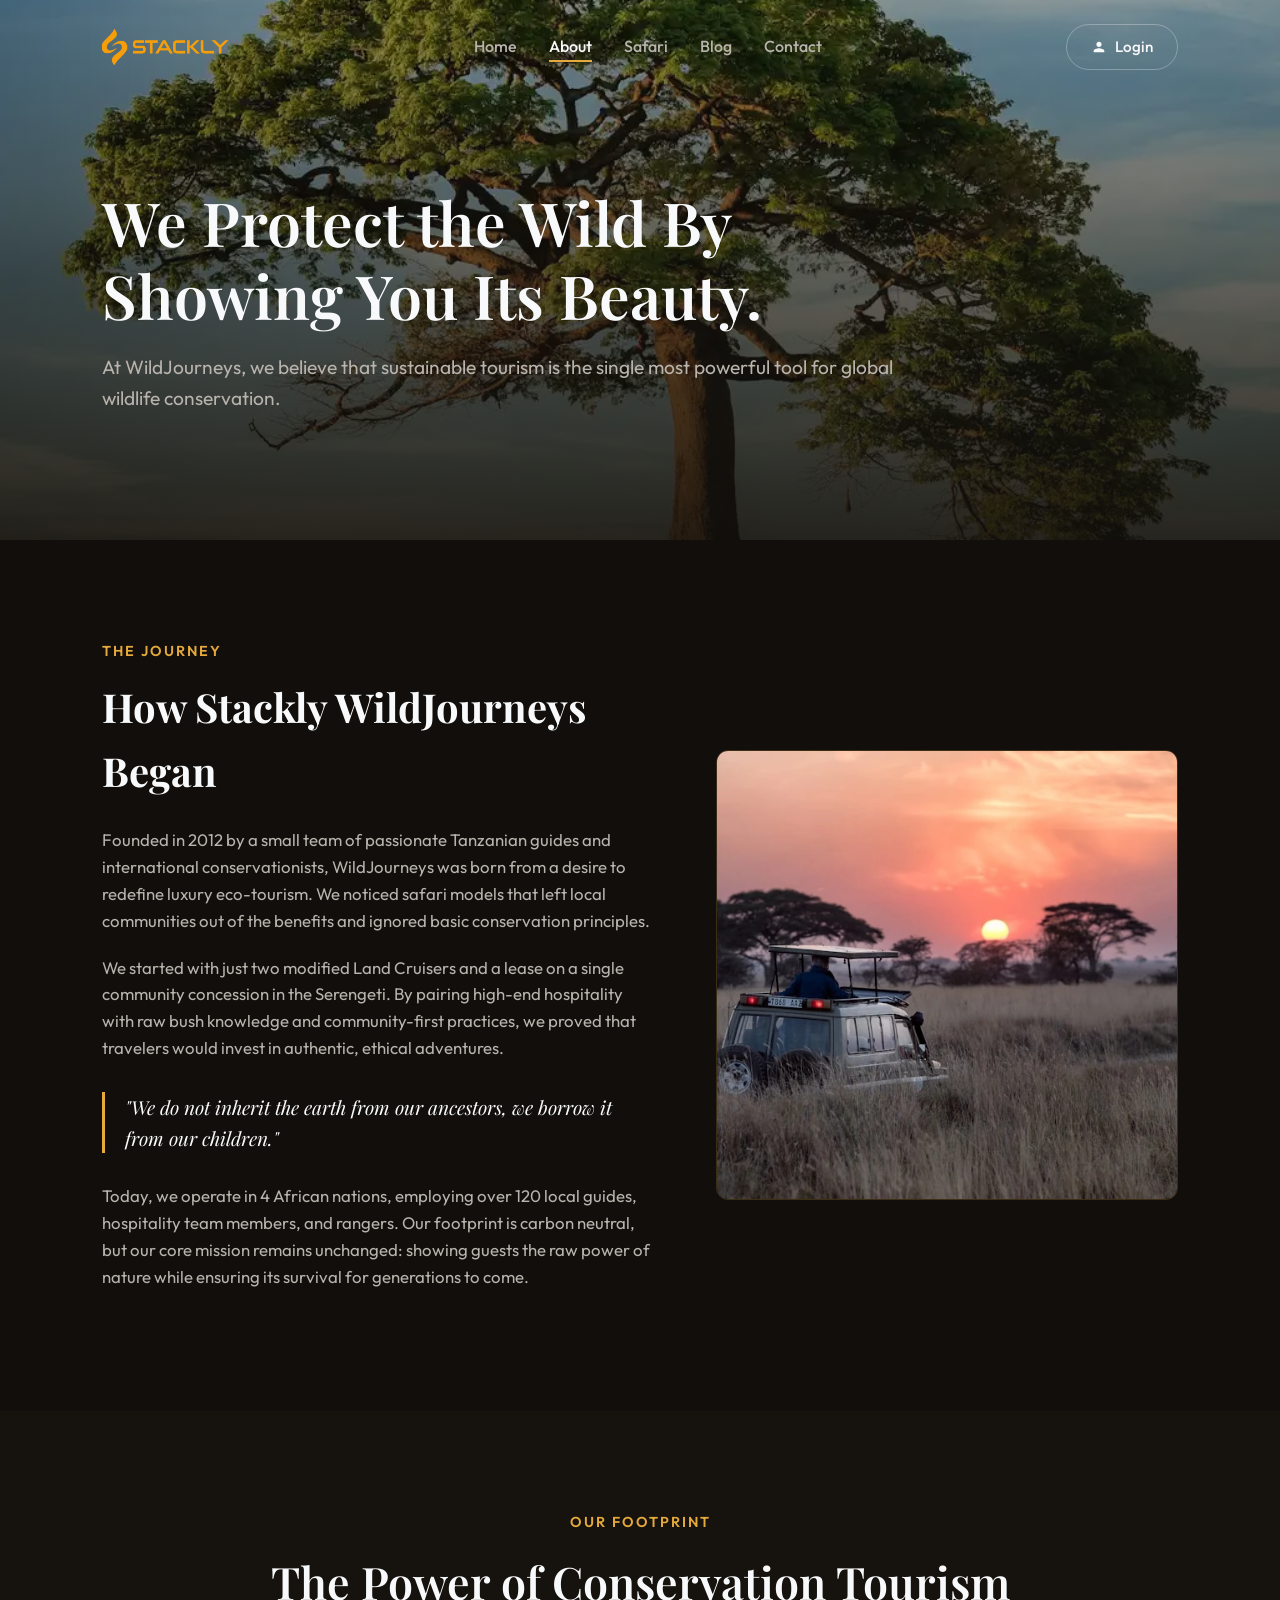
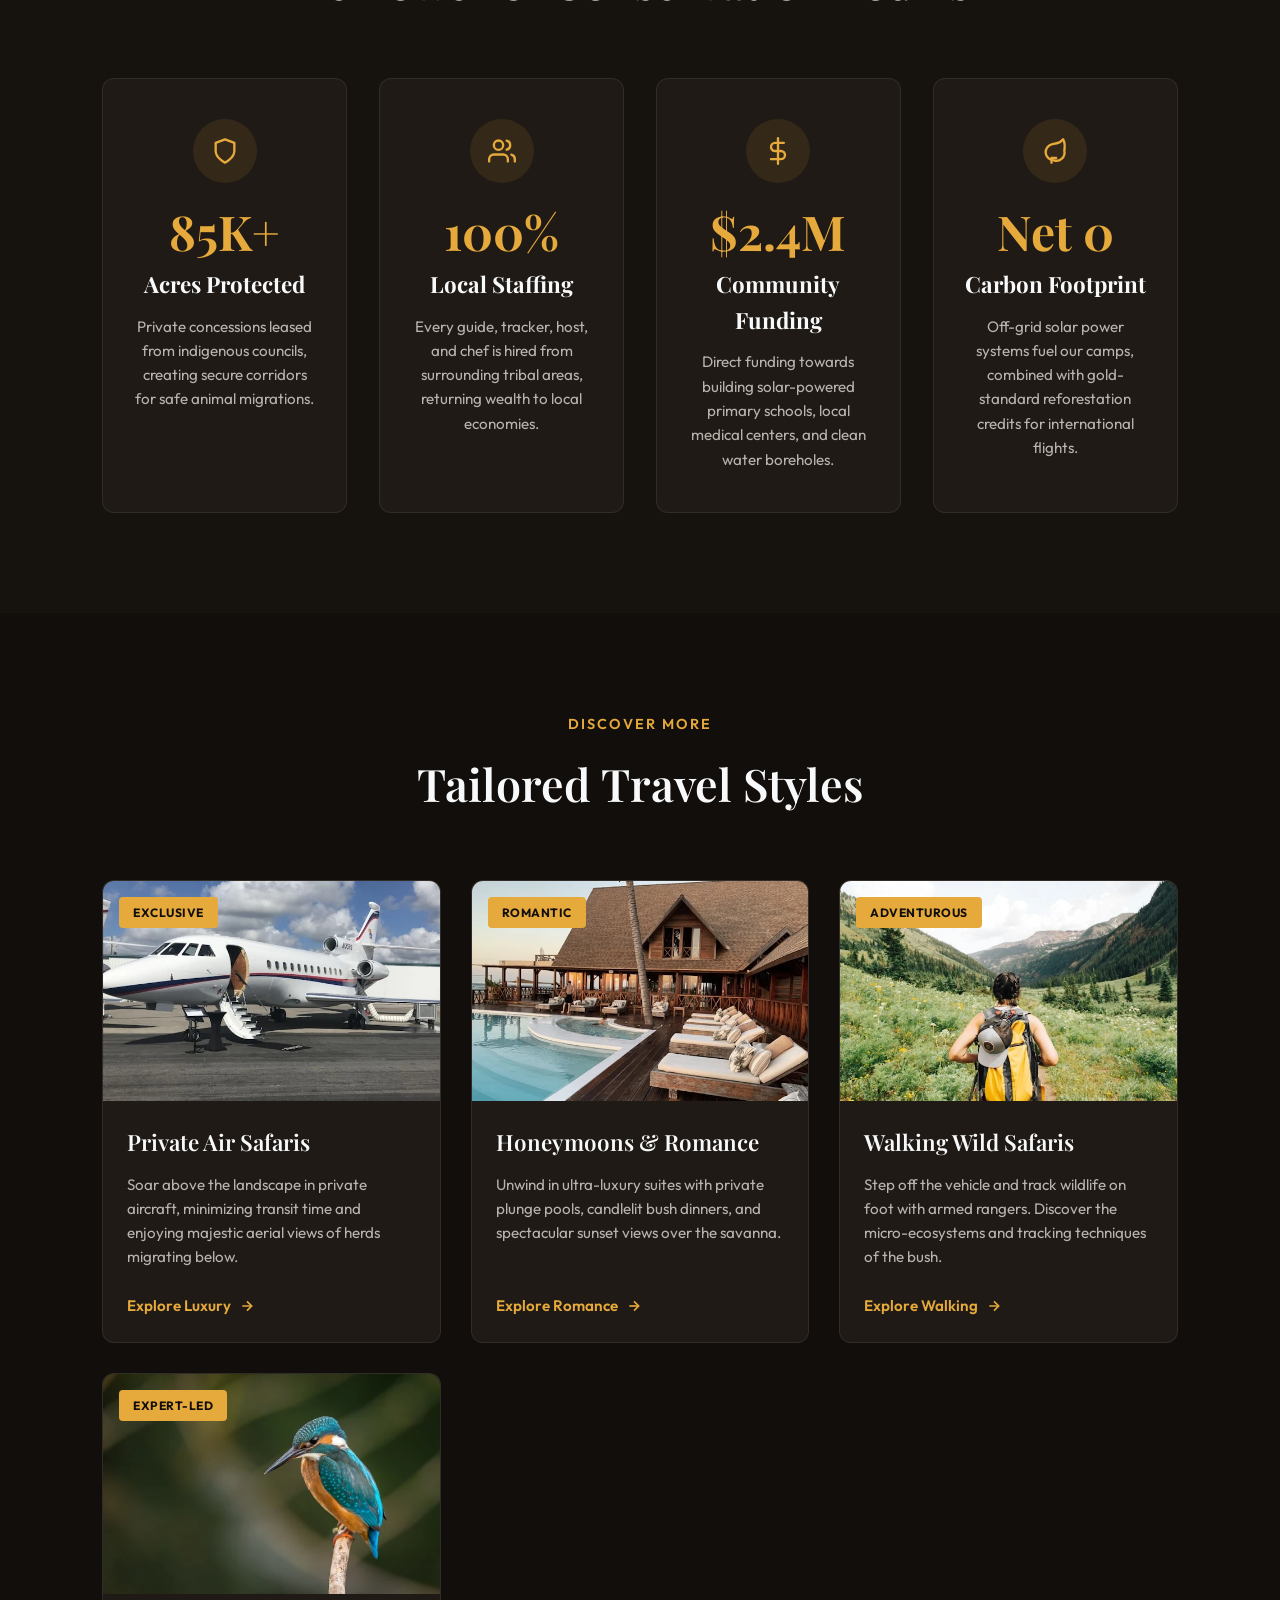
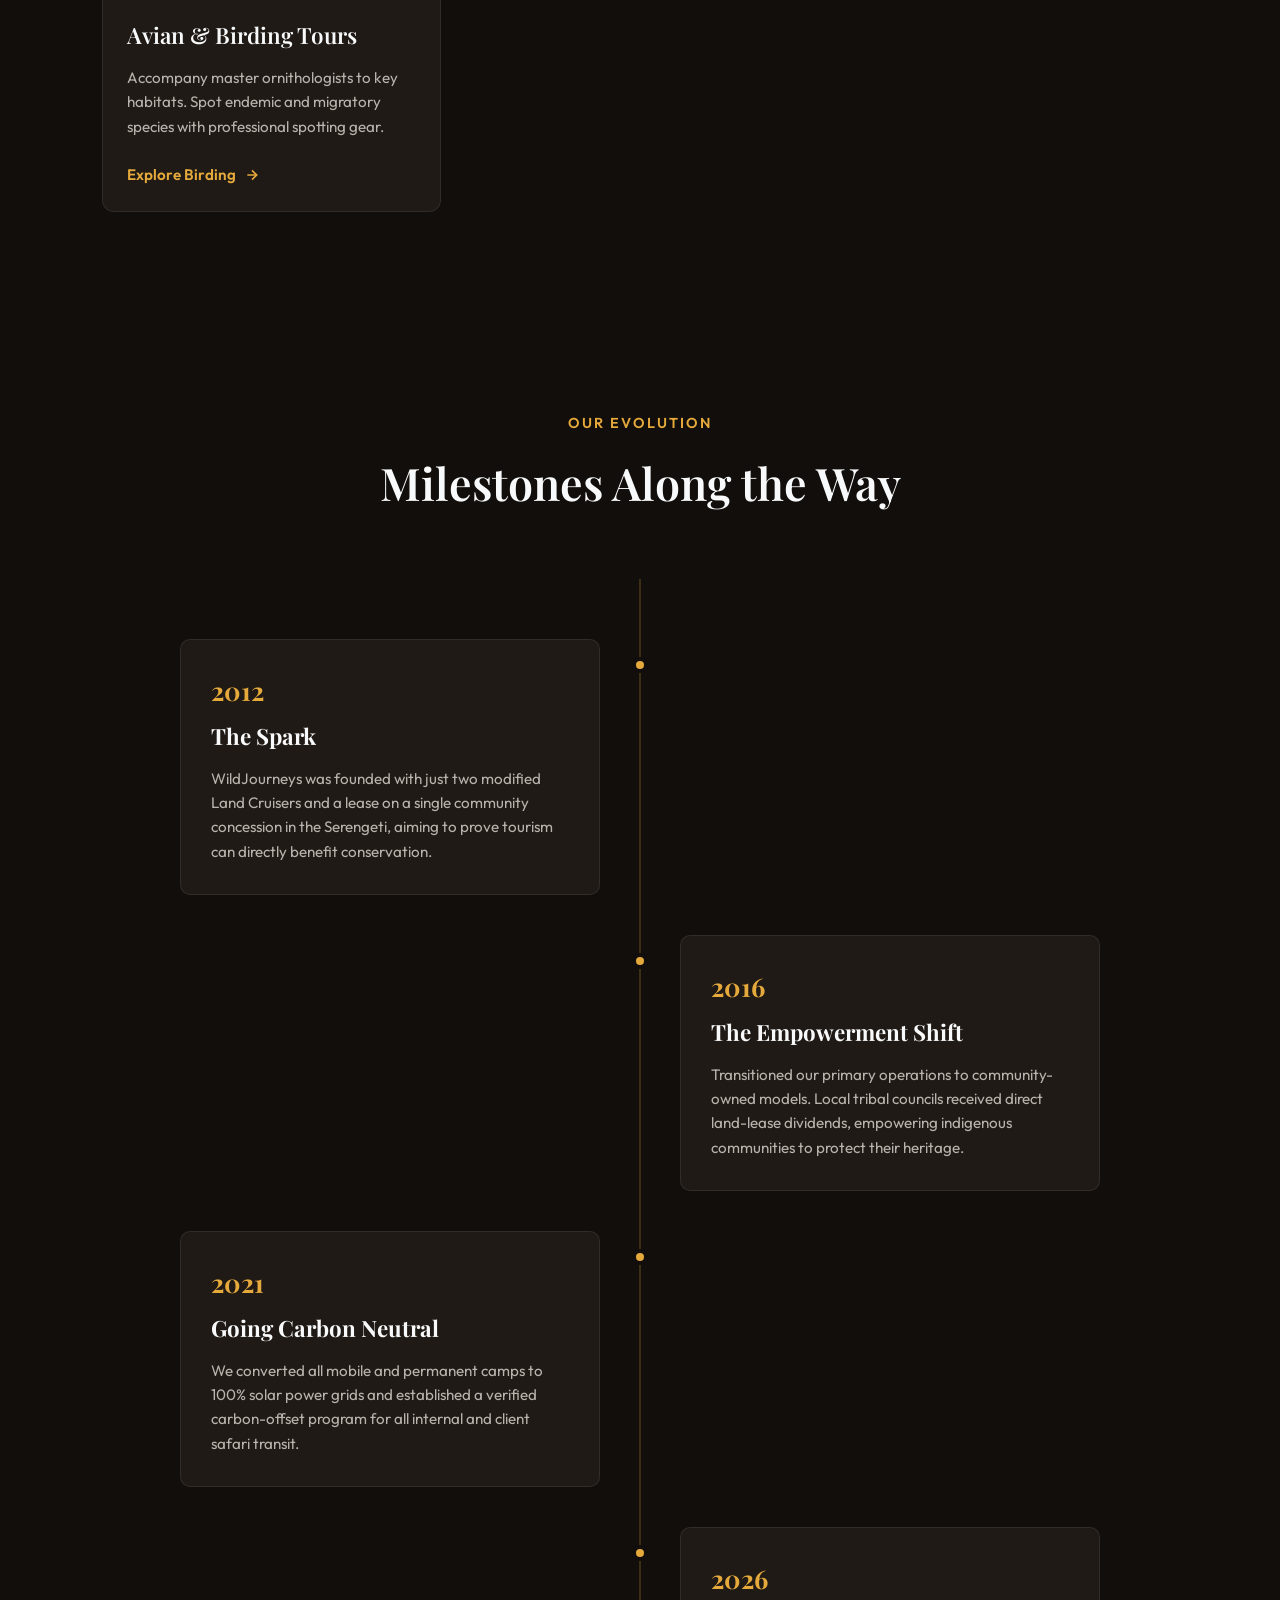
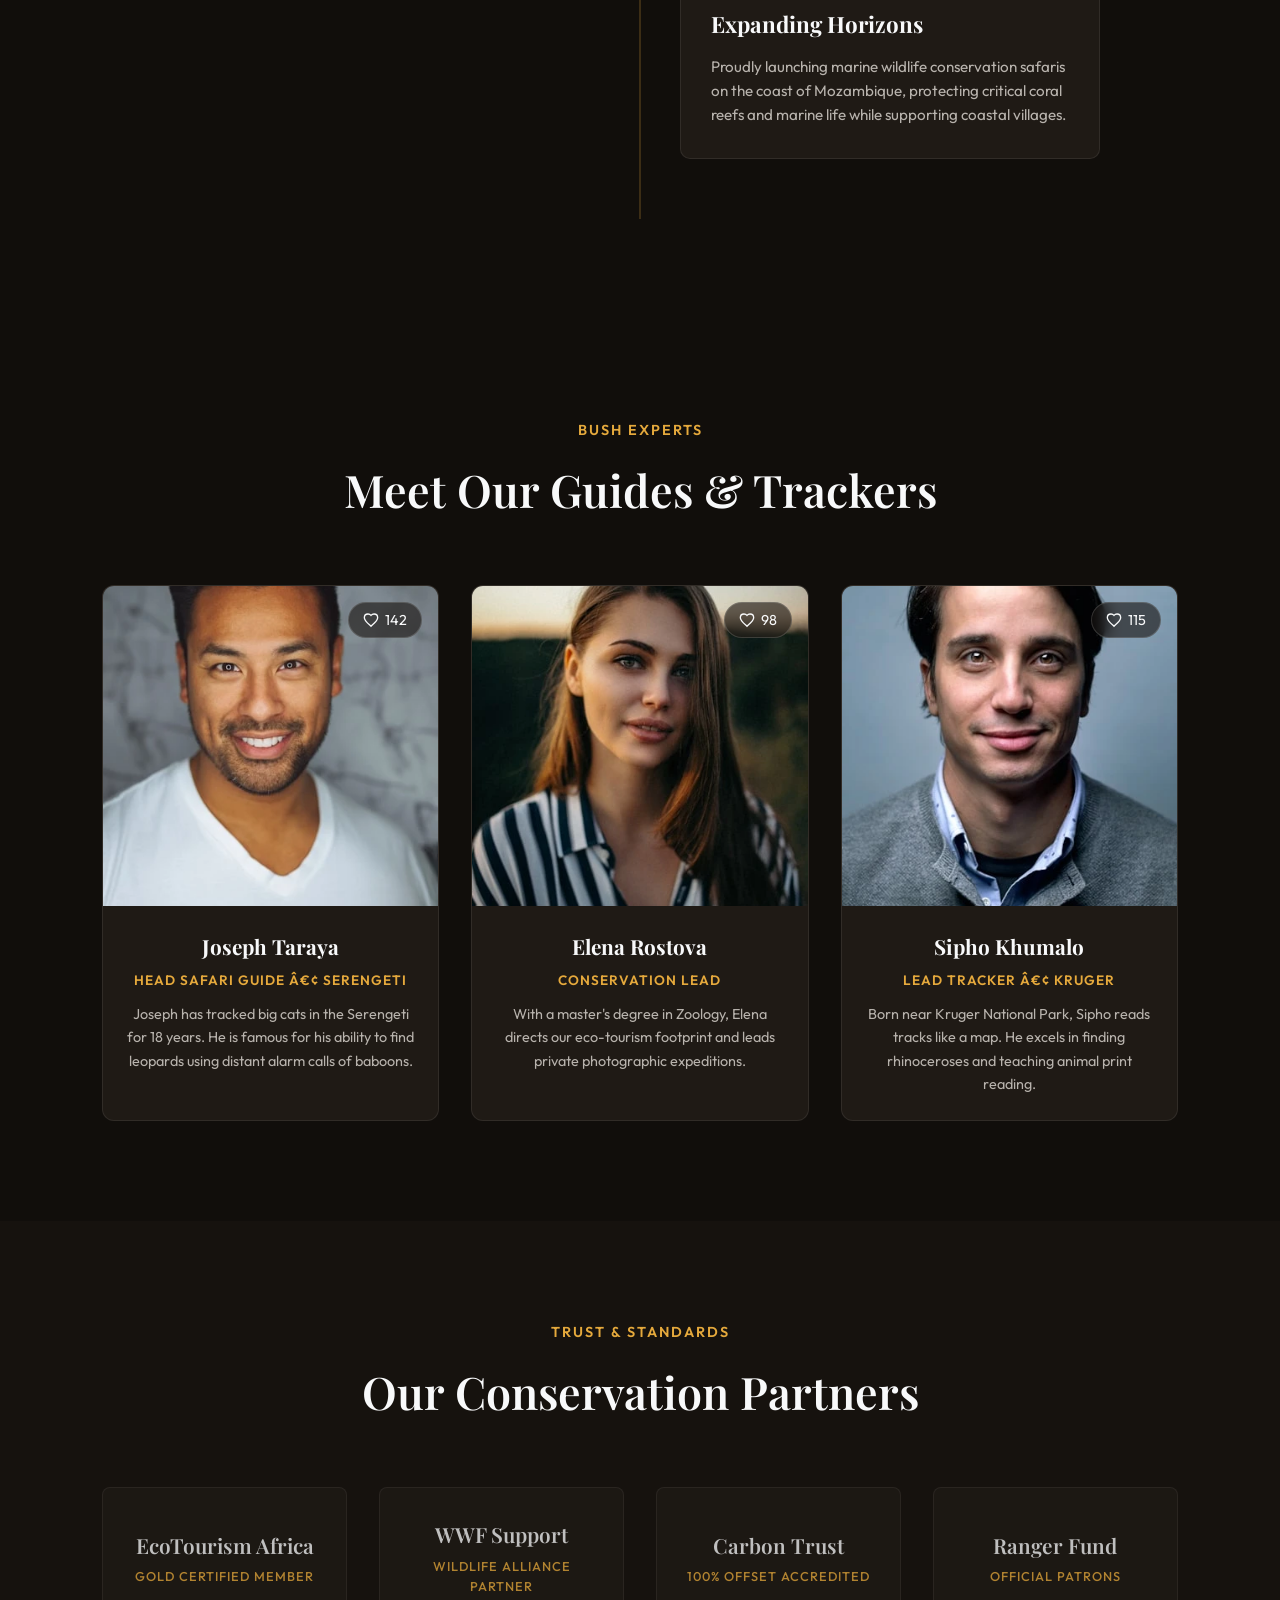
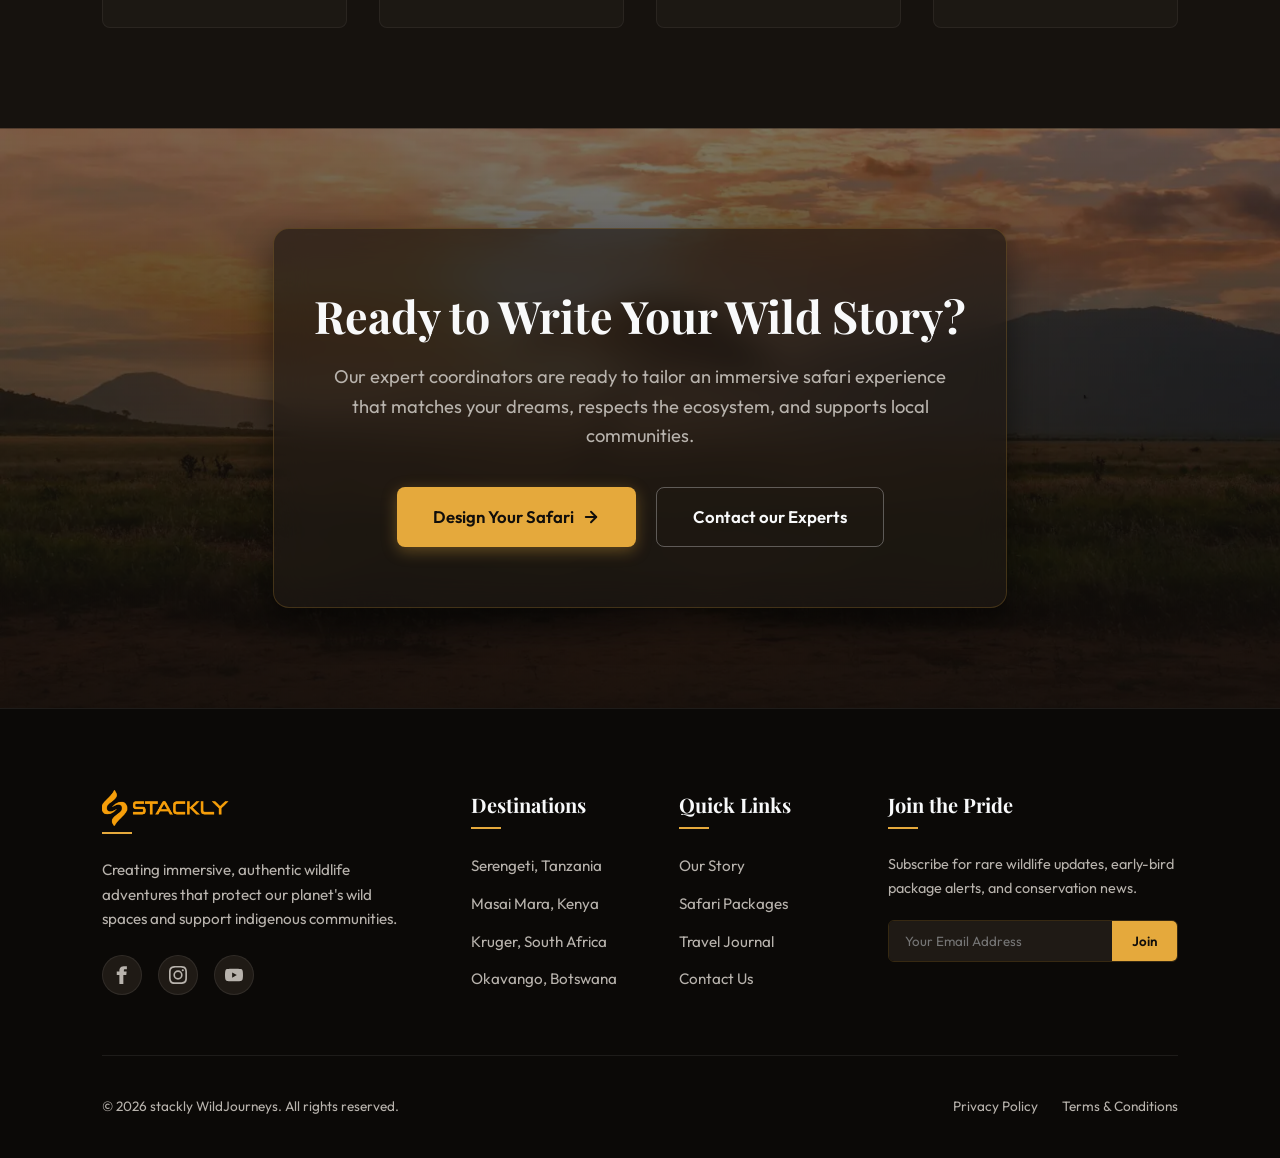
==== commit 61ac34b9: "Add files via upload" ====
--- a/about.html
+++ b/about.html
@@ -353,7 +353,7 @@
     <footer>
         <div class="footer-grid">
             <div class="footer-col brand">
-                <h4>stackly</h4>
+                <h4><img src="assets/logo (2) (3).webp" alt="Logo" style="height: 36px; width: auto; vertical-align: middle;"></h4>
                 <p>Creating immersive, authentic wildlife adventures that protect our planet's wild spaces and support indigenous communities.</p>
                 <div class="social-links">
                     <a href="404.html" aria-label="Facebook">
@@ -409,3 +409,4 @@
 </body>
 </html>
 
+
